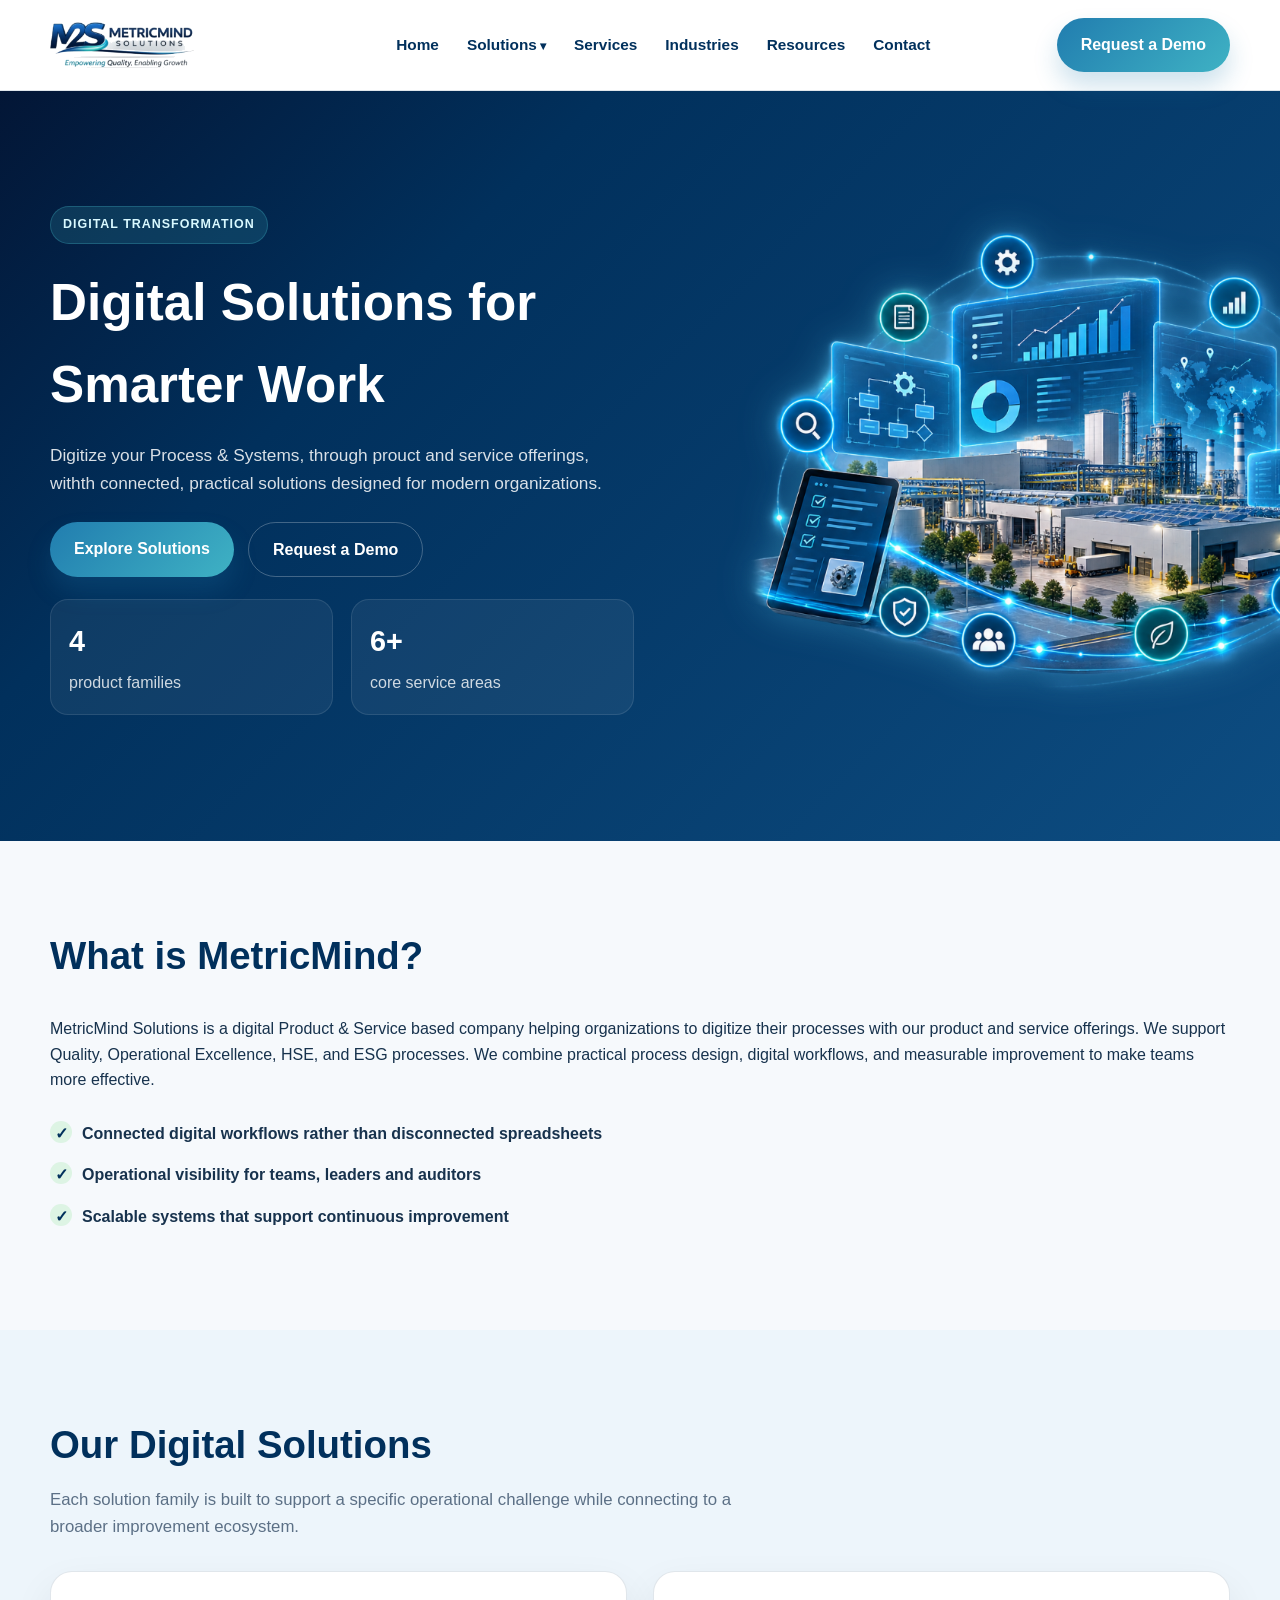
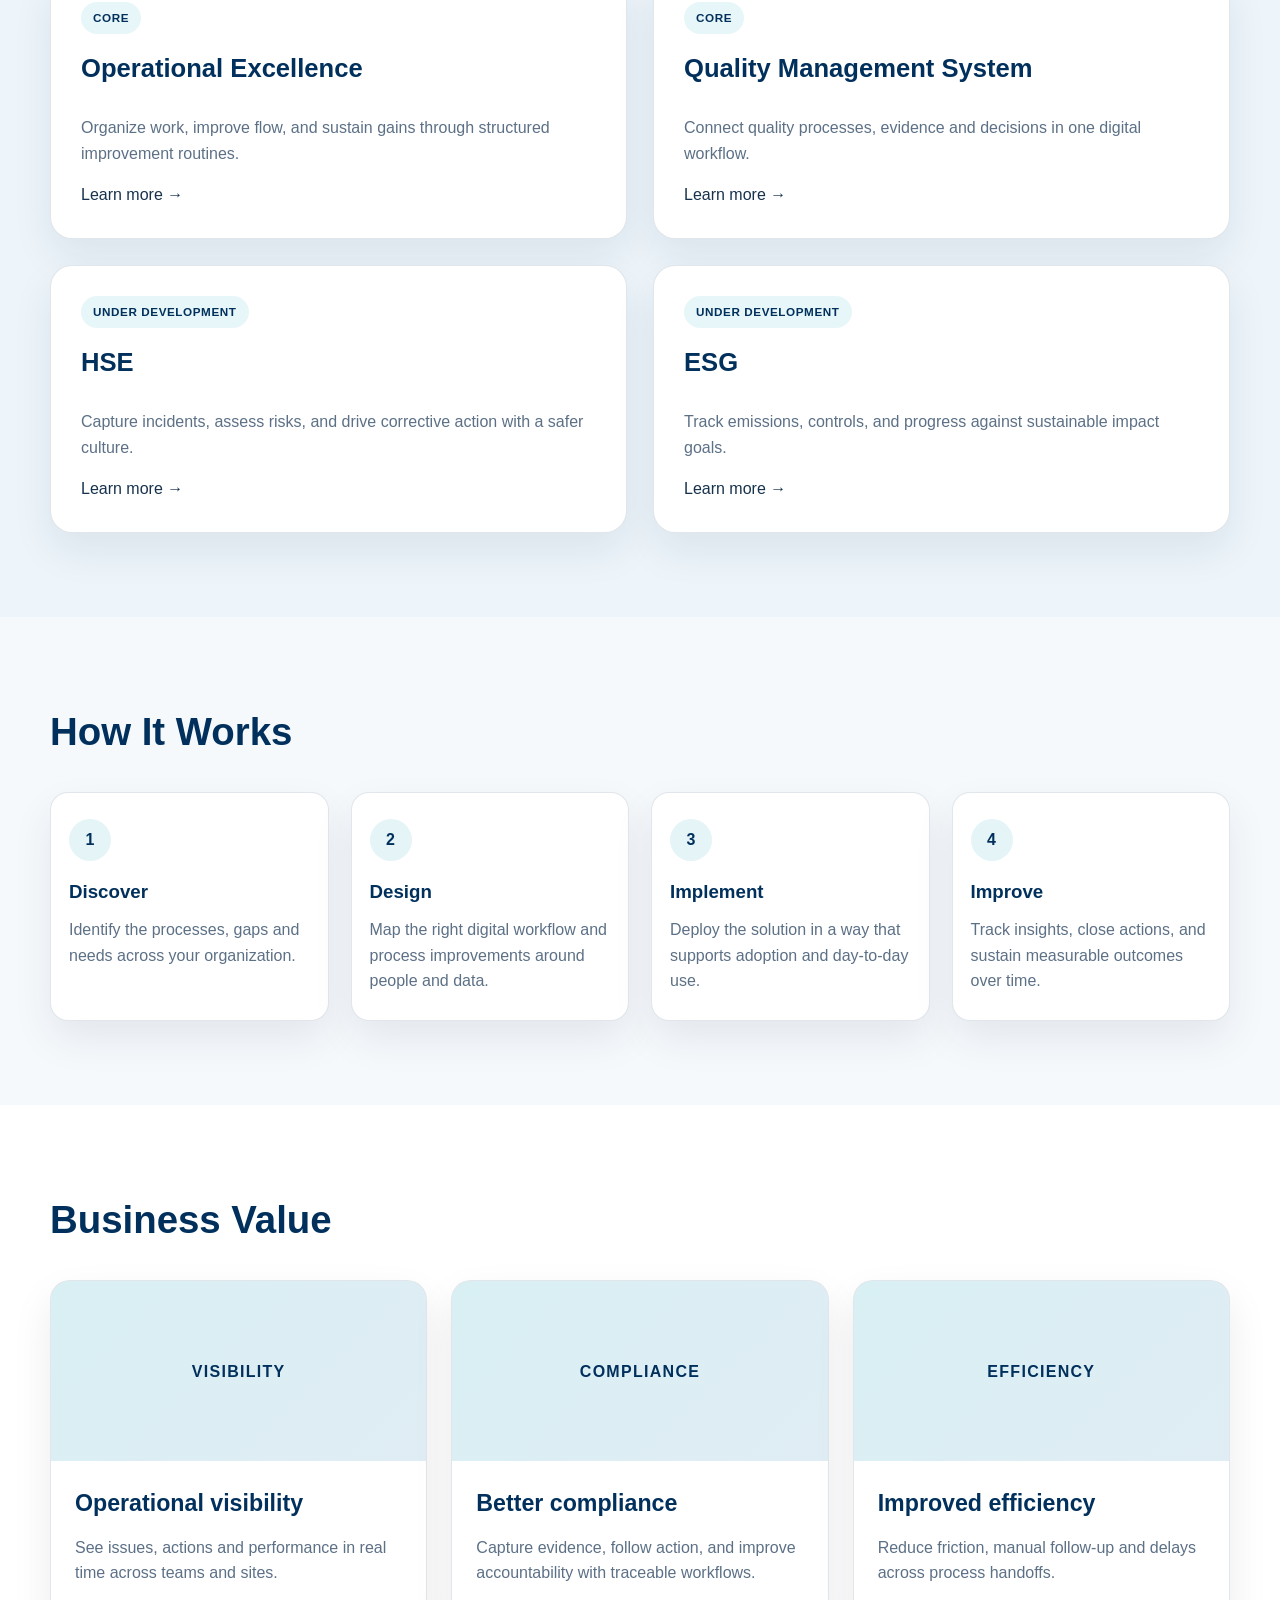
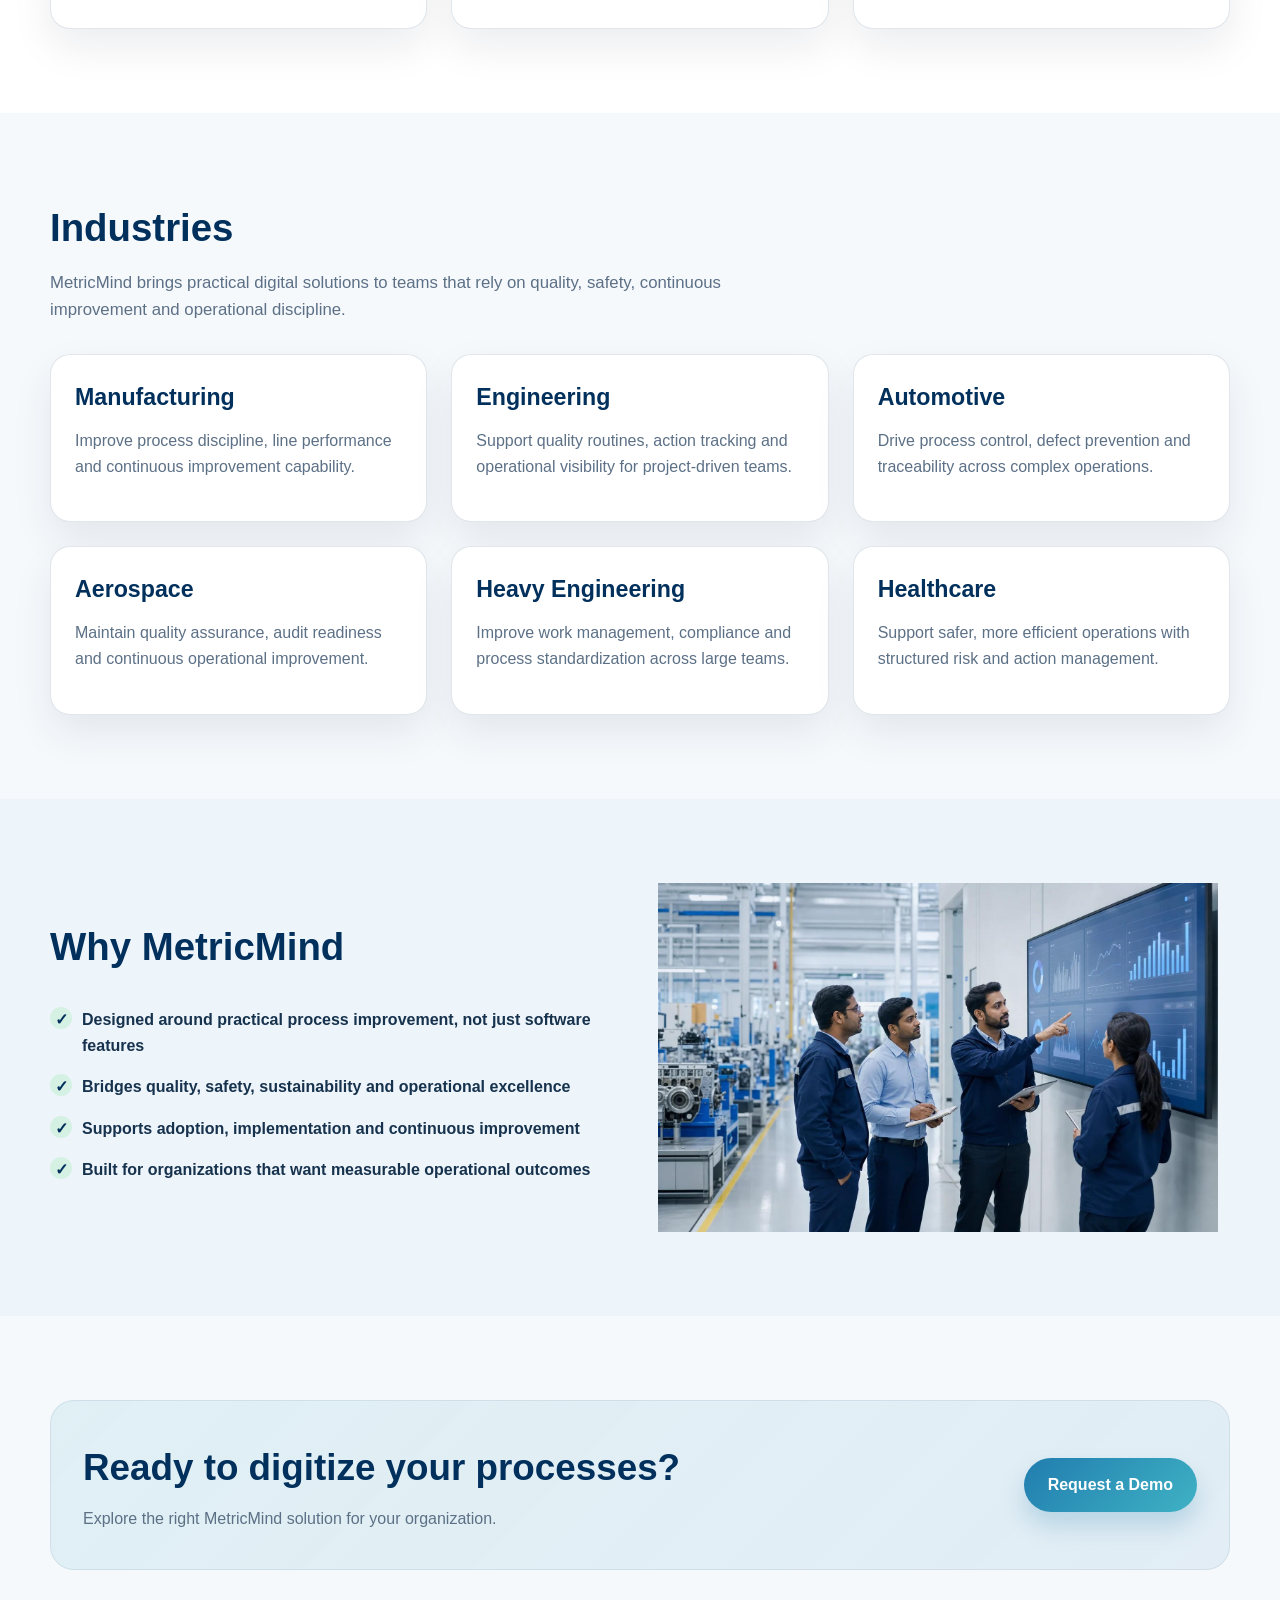
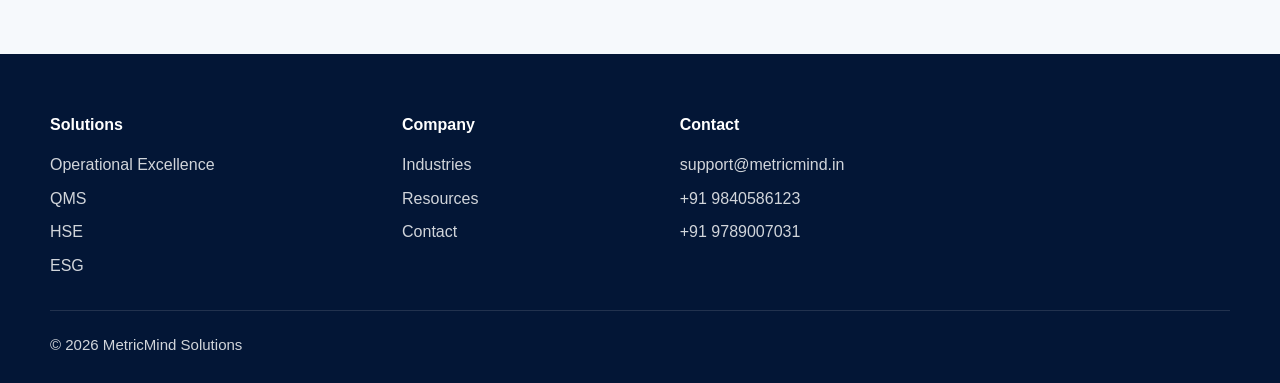
==== index.html @ 3ebdc9a0 "Initial MetricMind website" ====
<!DOCTYPE html>
<html lang="en">
  <head>
    <meta charset="UTF-8" />
    <meta name="viewport" content="width=device-width, initial-scale=1.0" />
    <title>MetricMind Solutions | Digital Solutions for Smarter Work</title>
    <meta name="description" content="MetricMind Solutions helps organizations digitize Quality, Operational Excellence, HSE and ESG processes with practical, connected digital solutions." />
    <link rel="stylesheet" href="css/style.css" />
  </head>
  <body>
    <header class="site-header">
      <div class="container topbar">
        <a href="index.html" class="logo-wrap" aria-label="MetricMind Solutions home">
          <img src="logos/long-logo.png" alt="MetricMind Solutions logo" />
        </a>

        <nav class="main-nav" aria-label="Main navigation">
          <div class="nav-item"><a href="index.html">Home</a></div>
          <div class="nav-item has-dropdown">
            <a href="solutions.html">Solutions</a>
            <div class="dropdown-menu">
              <a href="solutions/operational-excellence.html">Operational Excellence</a>
              <a href="solutions/qms.html">Quality Management System</a>
              <a href="solutions/hse.html">HSE</a>
              <a href="solutions/esg.html">ESG</a>
            </div>
          </div>
          <div class="nav-item"><a href="services.html">Services</a></div>
          <div class="nav-item"><a href="industries.html">Industries</a></div>
          <div class="nav-item"><a href="resources.html">Resources</a></div>
          <div class="nav-item"><a href="contact.html">Contact</a></div>
        </nav>

        <div class="header-actions">
          <a class="btn btn-primary" href="contact.html">Request a Demo</a>
          <button class="mobile-toggle" type="button" aria-label="Open navigation">☰</button>
        </div>
      </div>
    </header>

    <main>
      <section class="page-hero home-hero">
        <div class="container page-hero-inner">
          <div>
            <span class="eyebrow">Digital transformation</span>
            <h1>Digital Solutions for Smarter Work</h1>
            <p>Digitize your Process & Systems, through prouct and service offerings, withth connected, practical solutions designed for modern organizations.</p>
            <div style="display:flex; gap: 14px; flex-wrap: wrap;">
              <a href="solutions.html" class="btn btn-primary">Explore Solutions</a>
              <a href="contact.html" class="btn btn-secondary" style="color: #fff; border-color: rgba(255,255,255,0.25);">Request a Demo</a>
            </div>
            <div class="hero-metrics">
              <div class="metric-box">
                <strong>4</strong>
                <span>product families</span>
              </div>
              <div class="metric-box">
                <strong>6+</strong>
                <span>core service areas</span>
              </div>
            </div>
          </div>
          <div class="hero-visual">
            <img src="images/hero-industrial-right.png" alt="MetricMind connected industrial operations illustration" />
          </div>
        </div>
      </section>

      <section>
        <div class="container">
          <div class="section-header">
            <h2>What is MetricMind?</h2>
          </div>
          <div class="single-column">
            <div>
              <p>MetricMind Solutions is a digital Product & Service based company helping organizations to digitize their processes with our product and service offerings. We support Quality, Operational Excellence, HSE, and ESG processes. We combine practical process design, digital workflows, and measurable improvement to make teams more effective.</p>
              <ul class="check-list">
                <li>Connected digital workflows rather than disconnected spreadsheets</li>
                <li>Operational visibility for teams, leaders and auditors</li>
                <li>Scalable systems that support continuous improvement</li>
              </ul>
            </div>
          </div>
        </div>
      </section>

      <section style="background: #edf5fb;">
        <div class="container">
          <div class="section-header">
            <h2>Our Digital Solutions</h2>
            <p>Each solution family is built to support a specific operational challenge while connecting to a broader improvement ecosystem.</p>
          </div>

          <div class="product-grid">
            <article class="product-card">
              <div class="tag">Core</div>
              <h3>Operational Excellence</h3>
              <p>Organize work, improve flow, and sustain gains through structured improvement routines.</p>
              <a class="meta" href="solutions/operational-excellence.html">Learn more →</a>
            </article>
            <article class="product-card">
              <div class="tag">Core</div>
              <h3>Quality Management System</h3>
              <p>Connect quality processes, evidence and decisions in one digital workflow.</p>
              <a class="meta" href="solutions/qms.html">Learn more →</a>
            </article>
            <article class="product-card">
              <div class="tag">Under development</div>
              <h3>HSE</h3>
              <p>Capture incidents, assess risks, and drive corrective action with a safer culture.</p>
              <a class="meta" href="solutions/hse.html">Learn more →</a>
            </article>
            <article class="product-card">
              <div class="tag">Under development</div>
              <h3>ESG</h3>
              <p>Track emissions, controls, and progress against sustainable impact goals.</p>
              <a class="meta" href="solutions/esg.html">Learn more →</a>
            </article>
          </div>
        </div>
      </section>

      <section>
        <div class="container">
          <div class="section-header">
            <h2>How It Works</h2>
          </div>
          <div class="steps">
            <div class="step">
              <div class="step-number">1</div>
              <h3>Discover</h3>
              <p>Identify the processes, gaps and needs across your organization.</p>
            </div>
            <div class="step">
              <div class="step-number">2</div>
              <h3>Design</h3>
              <p>Map the right digital workflow and process improvements around people and data.</p>
            </div>
            <div class="step">
              <div class="step-number">3</div>
              <h3>Implement</h3>
              <p>Deploy the solution in a way that supports adoption and day-to-day use.</p>
            </div>
            <div class="step">
              <div class="step-number">4</div>
              <h3>Improve</h3>
              <p>Track insights, close actions, and sustain measurable outcomes over time.</p>
            </div>
          </div>
        </div>
      </section>

      <section style="background: #fff;">
        <div class="container">
          <div class="section-header">
            <h2>Business Value</h2>
          </div>
          <div class="card-grid">
            <article class="card">
              <div class="card-image">Visibility</div>
              <div class="card-content">
                <h3>Operational visibility</h3>
                <p>See issues, actions and performance in real time across teams and sites.</p>
              </div>
            </article>
            <article class="card">
              <div class="card-image">Compliance</div>
              <div class="card-content">
                <h3>Better compliance</h3>
                <p>Capture evidence, follow action, and improve accountability with traceable workflows.</p>
              </div>
            </article>
            <article class="card">
              <div class="card-image">Efficiency</div>
              <div class="card-content">
                <h3>Improved efficiency</h3>
                <p>Reduce friction, manual follow-up and delays across process handoffs.</p>
              </div>
            </article>
          </div>
        </div>
      </section>

      <section>
        <div class="container">
          <div class="section-header">
            <h2>Industries</h2>
            <p>MetricMind brings practical digital solutions to teams that rely on quality, safety, continuous improvement and operational discipline.</p>
          </div>
          <div class="card-grid">
            <article class="card">
              <div class="card-content">
                <h3>Manufacturing</h3>
                <p>Improve process discipline, line performance and continuous improvement capability.</p>
              </div>
            </article>
            <article class="card">
              <div class="card-content">
                <h3>Engineering</h3>
                <p>Support quality routines, action tracking and operational visibility for project-driven teams.</p>
              </div>
            </article>
            <article class="card">
              <div class="card-content">
                <h3>Automotive</h3>
                <p>Drive process control, defect prevention and traceability across complex operations.</p>
              </div>
            </article>
            <article class="card">
              <div class="card-content">
                <h3>Aerospace</h3>
                <p>Maintain quality assurance, audit readiness and continuous operational improvement.</p>
              </div>
            </article>
            <article class="card">
              <div class="card-content">
                <h3>Heavy Engineering</h3>
                <p>Improve work management, compliance and process standardization across large teams.</p>
              </div>
            </article>
            <article class="card">
              <div class="card-content">
                <h3>Healthcare</h3>
                <p>Support safer, more efficient operations with structured risk and action management.</p>
              </div>
            </article>
          </div>
        </div>
      </section>

      <section style="background: #edf5fb;">
        <div class="container two-column">
          <div>
            <div class="section-header">
              <h2>Why MetricMind</h2>
            </div>
            <ul class="check-list">
              <li>Designed around practical process improvement, not just software features</li>
              <li>Bridges quality, safety, sustainability and operational excellence</li>
              <li>Supports adoption, implementation and continuous improvement</li>
              <li>Built for organizations that want measurable operational outcomes</li>
            </ul>
            </div>
          <div class="why-metricmind-visual" >
            <img src="images/Why-metricmind.jpg" alt="Why MetricMind" />
          </div>
        </div>
                </section>

      <section>
        <div class="container">
          <div class="cta-wrap">
            <div>
              <h3>Ready to digitize your processes?</h3>
              <p>Explore the right MetricMind solution for your organization.</p>
            </div>
            <a class="btn btn-primary" href="contact.html">Request a Demo</a>
          </div>
        </div>
      </section>
    </main>

    <footer class="site-footer">
      <div class="container footer-grid">
        <div>
          <h4>Solutions</h4>
          <ul>
            <li>Operational Excellence</li>
            <li>QMS</li>
            <li>HSE</li>
            <li>ESG</li>
          </ul>
        </div>
        <div>
          <h4>Company</h4>
          <ul>
            <li>Industries</li>
            <li>Resources</li>
            <li>Contact</li>
          </ul>
        </div>
        <div>
          <h4>Contact</h4>
          <ul>
            <li>support@metricmind.in</li>
            <li>+91 9840586123</li>
            <li>+91 9789007031</li>
            </ul>
        </div>
      </div>
      <div class="container footer-bottom">© 2026 MetricMind Solutions</div>
    </footer>
    <script src="js/main.js"></script>
  </body>
</html>
---- css/style.css ----
:root {
  --navy: #01305C;
  --navy-deep: #031636;
  --blue: #217DAF;
  --teal: #3FB2C4;
  --ice: #DEE8F3;
  --green: #48D957;
  --text: #17324d;
  --muted: #5c7086;
  --white: #ffffff;
  --border: rgba(1, 48, 92, 0.12);
  --card-shadow: 0 18px 40px rgba(3, 22, 54, 0.08);
}

* { box-sizing: border-box; }
html { scroll-behavior: smooth; }
body {
  margin: 0;
  font-family: Arial, Helvetica, sans-serif;
  background: #f6f9fc;
  color: var(--text);
  line-height: 1.6;
}
img { max-width: 100%; display: block; }
a { color: inherit; text-decoration: none; }
button, input, select, textarea { font: inherit; }
.container {
  width: min(1180px, calc(100% - 32px));
  margin: 0 auto;
}

.site-header {
  position: sticky;
  top: 0;
  z-index: 20;
  background: rgba(255,255,255,0.96);
  backdrop-filter: blur(8px);
  border-bottom: 1px solid var(--border);
}
.topbar {
  display: flex;
  align-items: center;
  justify-content: space-between;
  gap: 20px;
  padding: 18px 0;
}
.logo-wrap {
  display: inline-flex;
  align-items: center;
  min-width: 220px;
}
.logo-wrap img {
  max-height: 46px;
  width: auto;
}
.main-nav {
  display: flex;
  align-items: center;
  gap: 28px;
  flex: 1;
  justify-content: center;
}
.nav-item {
  position: relative;
  color: var(--navy);
  font-weight: 600;
  font-size: 0.96rem;
}
.nav-item.has-dropdown > a::after {
  content: " ▾";
  font-size: 0.72rem;
}
.dropdown-menu {
  position: absolute;
  top: calc(100% + 12px);
  left: 0;
  min-width: 230px;
  background: var(--white);
  border: 1px solid var(--border);
  border-radius: 12px;
  box-shadow: var(--card-shadow);
  padding: 12px 0;
  opacity: 0;
  visibility: hidden;
  transform: translateY(6px);
  transition: 0.2s ease;
}
.nav-item.has-dropdown:hover .dropdown-menu,
.nav-item.has-dropdown:focus-within .dropdown-menu
{
  opacity: 1;
  visibility: visible;
  transform: translateY(0);
}
.dropdown-menu a {
  display: block;
  padding: 10px 18px;
  color: var(--text);
}
.dropdown-menu a:hover { background: #f3f8fb; }
.header-actions { display: flex; align-items: center; }
.btn,
button,
input[type="submit"] {
  border: none;
  border-radius: 999px;
  padding: 14px 24px;
  font-weight: 700;
  cursor: pointer;
  transition: transform 0.2s ease, box-shadow 0.2s ease;
}
.btn:hover, button:hover, input[type="submit"]:hover { transform: translateY(-1px); }
.btn-primary {
  background: linear-gradient(135deg, var(--blue), var(--teal));
  color: var(--white);
  box-shadow: 0 14px 24px rgba(33, 125, 175, 0.22);
}
.btn-secondary {
  background: transparent;
  color: var(--navy);
  border: 1px solid rgba(1,48,92,0.15);
}
.mobile-toggle {
  display: none;
  background: transparent;
  color: var(--navy);
  font-size: 1.8rem;
  padding: 6px 10px;
}

.page-hero {
  background: linear-gradient(135deg, var(--navy-deep) 0%, var(--navy) 30%, #0d4d82 100%);
  color: var(--white);
  padding: 70px 0 80px;
}
.page-hero-inner {
  display: grid;
  grid-template-columns: 1.2fr 0.8fr;
  gap: 40px;
  align-items: center;
}
.page-hero h1 { font-size: clamp(2.4rem, 4vw, 4rem); margin: 0 0 16px; }
.page-hero p { margin: 0 0 24px; color: rgba(255,255,255,0.85); max-width: 640px; font-size: 1.08rem; }
.eyebrow {
  display: inline-block;
  background: rgba(63,178,196,0.18);
  color: #d9f9ff;
  border: 1px solid rgba(63,178,196,0.3);
  padding: 8px 12px;
  border-radius: 999px;
  font-size: 0.78rem;
  font-weight: 700;
  letter-spacing: 0.08em;
  text-transform: uppercase;
  margin-bottom: 18px;
}
.hero-visual {
  display: flex;
  align-items: center;
  justify-content: center;
  min-height: 420px;
  background: transparent;
  border: none;
  box-shadow: none;
  overflow: visible;
  margin-left: 20px;
}
.hero-visual img {
  display: block;
  width: 100%;
  max-width: 920px;
  height: auto;
  object-fit: contain;
  filter: drop-shadow(0 0 18px rgba(95, 221, 255, 0.3));
}
.home-hero .page-hero-inner {
  grid-template-columns: 1fr 1fr;
  gap: 12px;
}
.home-hero .hero-visual {
  min-height: 600px;
  margin-left: -20px;
}
.home-hero .hero-visual img {
  width: 145%;
  max-width: none;
}

.hero-metrics {
  display: grid;
  grid-template-columns: repeat(2, minmax(120px, 1fr));
  gap: 18px;
  margin-top: 22px;
}
.metric-box {
  background: rgba(255,255,255,0.06);
  border: 1px solid rgba(255,255,255,0.1);
  border-radius: 18px;
  padding: 18px;
}
.metric-box strong { display: block; font-size: 1.8rem; margin-bottom: 6px; }
.metric-box span { color: rgba(255,255,255,0.8); }

section { padding: 84px 0; }
.section-header {
  margin-bottom: 30px;
}
.section-header h2 {
  font-size: clamp(2rem, 3vw, 2.8rem);
  color: var(--navy);
  margin: 0 0 12px;
}
.section-header p {
  margin: 0;
  color: var(--muted);
  max-width: 720px;
  font-size: 1.05rem;
}

.card-grid {
  display: grid;
  grid-template-columns: repeat(3, minmax(0, 1fr));
  gap: 24px;
}
.card {
  background: var(--white);
  border: 1px solid var(--border);
  border-radius: 20px;
  box-shadow: var(--card-shadow);
  overflow: hidden;
}
.card-image {
  height: 180px;
  background: linear-gradient(135deg, rgba(63,178,196,0.2), rgba(33,125,175,0.14));
  display: flex;
  justify-content: center;
  align-items: center;
  color: var(--navy);
  font-weight: 800;
  letter-spacing: 0.08em;
  text-transform: uppercase;
}
.card-content { padding: 24px; }
.card h3 { margin: 0 0 12px; color: var(--navy); font-size: 1.45rem; }
.card p { margin: 0 0 18px; color: var(--muted); }
.card .meta { color: var(--blue); font-weight: 700; }

.two-column {
  display: grid;
  grid-template-columns: 1fr 1fr;
  gap: 36px;
  align-items: center;
}
.illustration-box {
  background: linear-gradient(135deg, rgba(63,178,196,0.12), rgba(33,125,175,0.08));
  border-radius: 22px;
  min-height: 310px;
  display: flex;
  align-items: center;
  justify-content: center;
  padding: 30px;
  border: 1px solid rgba(1,48,92,0.08);
}
.check-list {
  list-style: none;
  padding: 0;
  margin: 28px 0 0;
}
.check-list li {
  position: relative;
  margin-bottom: 16px;
  padding-left: 32px;
  color: var(--text);
  font-weight: 600;
}
.check-list li::before {
  content: "✓";
  position: absolute;
  left: 0;
  top: 0;
  width: 22px;
  height: 22px;
  border-radius: 50%;
  background: rgba(72,217,87,0.14);
  color: var(--navy);
  display: grid;
  place-items: center;
  font-weight: 800;
}

.steps {
  display: grid;
  grid-template-columns: repeat(4, minmax(0, 1fr));
  gap: 22px;
}
.step {
  background: var(--white);
  border: 1px solid var(--border);
  border-radius: 18px;
  padding: 26px 18px;
  box-shadow: var(--card-shadow);
}
.step-number {
  width: 42px;
  height: 42px;
  border-radius: 50%;
  display: grid;
  place-items: center;
  background: rgba(63,178,196,0.14);
  color: var(--navy);
  font-weight: 800;
  margin-bottom: 16px;
}
.step h3 { margin: 0 0 10px; color: var(--navy); }
.step p { margin: 0; color: var(--muted); }

.product-grid {
  display: grid;
  grid-template-columns: repeat(2, minmax(0, 1fr));
  gap: 26px;
}
.product-card {
  background: var(--white);
  border: 1px solid var(--border);
  border-radius: 22px;
  padding: 30px;
  box-shadow: var(--card-shadow);
}
.product-card h3 {
  color: var(--navy);
  font-size: clamp(1.5rem, 2vw, 2rem);
  margin-top: 0;
}
.product-card p { color: var(--muted); }
.tag {
  display: inline-block;
  background: rgba(63,178,196,0.12);
  color: var(--navy);
  border-radius: 999px;
  padding: 7px 12px;
  font-size: 0.73rem;
  font-weight: 700;
  letter-spacing: 0.05em;
  text-transform: uppercase;
  margin-bottom: 14px;
}

.module-list {
  display: grid;
  grid-template-columns: repeat(2, minmax(0, 1fr));
  gap: 16px;
  list-style: none; padding: 0; margin: 0;
}
.module-list li {
  border: 1px solid var(--border);
  border-radius: 12px;
  padding: 14px 16px;
  background: #f7fbff;
  color: var(--text);
  font-weight: 600;
}

.workflow {
  display: flex;
  flex-wrap: wrap;
  gap: 12px;
  margin-top: 24px;
}
.workflow span {
  background: var(--navy);
  color: var(--white);
  padding: 10px 16px;
  border-radius: 999px;
  font-weight: 700;
}
.workflow .arrow { background: transparent; color: var(--teal); padding: 0; }

.cta-wrap {
  background: linear-gradient(135deg, rgba(63,178,196,0.12), rgba(33,125,175,0.09));
  border: 1px solid rgba(1,48,92,0.08);
  border-radius: 24px;
  padding: 38px 32px;
  display: flex;
  align-items: center;
  justify-content: space-between;
  gap: 20px;
}
.cta-wrap h3 {
  margin: 0 0 8px;
  color: var(--navy);
  font-size: clamp(1.6rem, 3vw, 2.3rem);
}
.cta-wrap p { margin: 0; color: var(--muted); }

.site-footer {
  background: var(--navy-deep);
  color: rgba(255,255,255,0.82);
  padding: 58px 0 26px;
}
.footer-grid {
  display: grid;
  grid-template-columns: 1.3fr 1fr 1fr 1.1fr;
  gap: 30px;
  margin-bottom: 24px;
}
.footer-logo img {
  max-height: 42px;
  margin-bottom: 16px;
}
.footer-grid h4 {
  color: var(--white);
  margin: 0 0 14px;
  font-size: 1rem;
}
.footer-grid ul {
  list-style: none;
  padding: 0;
  margin: 0;
}
.footer-grid li { margin-bottom: 8px; }
.footer-bottom {
  padding-top: 22px;
  border-top: 1px solid rgba(255,255,255,0.12);
  font-size: 0.94rem;
}

.form-card {
  background: var(--white);
  border: 1px solid var(--border);
  border-radius: 22px;
  padding: 32px;
  box-shadow: var(--card-shadow);
}
.form-grid {
  display: grid;
  grid-template-columns: repeat(2, minmax(0, 1fr));
  gap: 18px;
}
label {
  display: block;
  font-size: 0.88rem;
  color: var(--navy);
  font-weight: 700;
  margin-bottom: 8px;
}
input, select, textarea {
  width: 100%;
  border: 1px solid rgba(1,48,92,0.16);
  border-radius: 12px;
  background: #f9fbfc;
  color: var(--text);
  padding: 12px 14px;
}
textarea { min-height: 150px; resize: vertical; }
.full { grid-column: 1 / -1; }
.form-actions { margin-top: 18px; }

.notice {
  margin-top: 16px;
  padding: 10px 14px;
  border-radius: 10px;
  background: rgba(72,217,87,0.12);
  color: var(--navy);
  font-weight: 700;
  display: none;
}
.notice.visible { display: block; }

@media (max-width: 980px) {
  .main-nav {
    position: absolute;
    left: 20px;
    right: 20px;
    top: 82px;
    background: rgba(255,255,255,0.98);
    border: 1px solid var(--border);
    border-radius: 18px;
    box-shadow: var(--card-shadow);
    padding: 20px;
    display: none;
    flex-direction: column;
    align-items: flex-start;
    gap: 18px;
  }
  .main-nav.open { display: flex; }
  .mobile-toggle { display: block; }
  .header-actions { margin-left: auto; }
  .page-hero-inner, .two-column, .footer-grid, .card-grid, .steps, .product-grid, .form-grid {
    grid-template-columns: 1fr;
  }
  .home-hero .hero-visual {
    min-height: 320px;
    margin-left: 0;
  }
  .home-hero .hero-visual img {
    width: 100%;
    max-width: 700px;
  }
  .cta-wrap { flex-direction: column; align-items: flex-start; }
}

@media (max-width: 640px) {
  .topbar { gap: 10px; }
  .logo-wrap { min-width: 0; }
  .header-actions .btn { padding: 12px 16px; }
  .section-header h2 { font-size: 2rem; }
}
.why-metricmind-visual {
  transform: translateX(-0px);
  width: 560px;
  max-width: 100%;
}
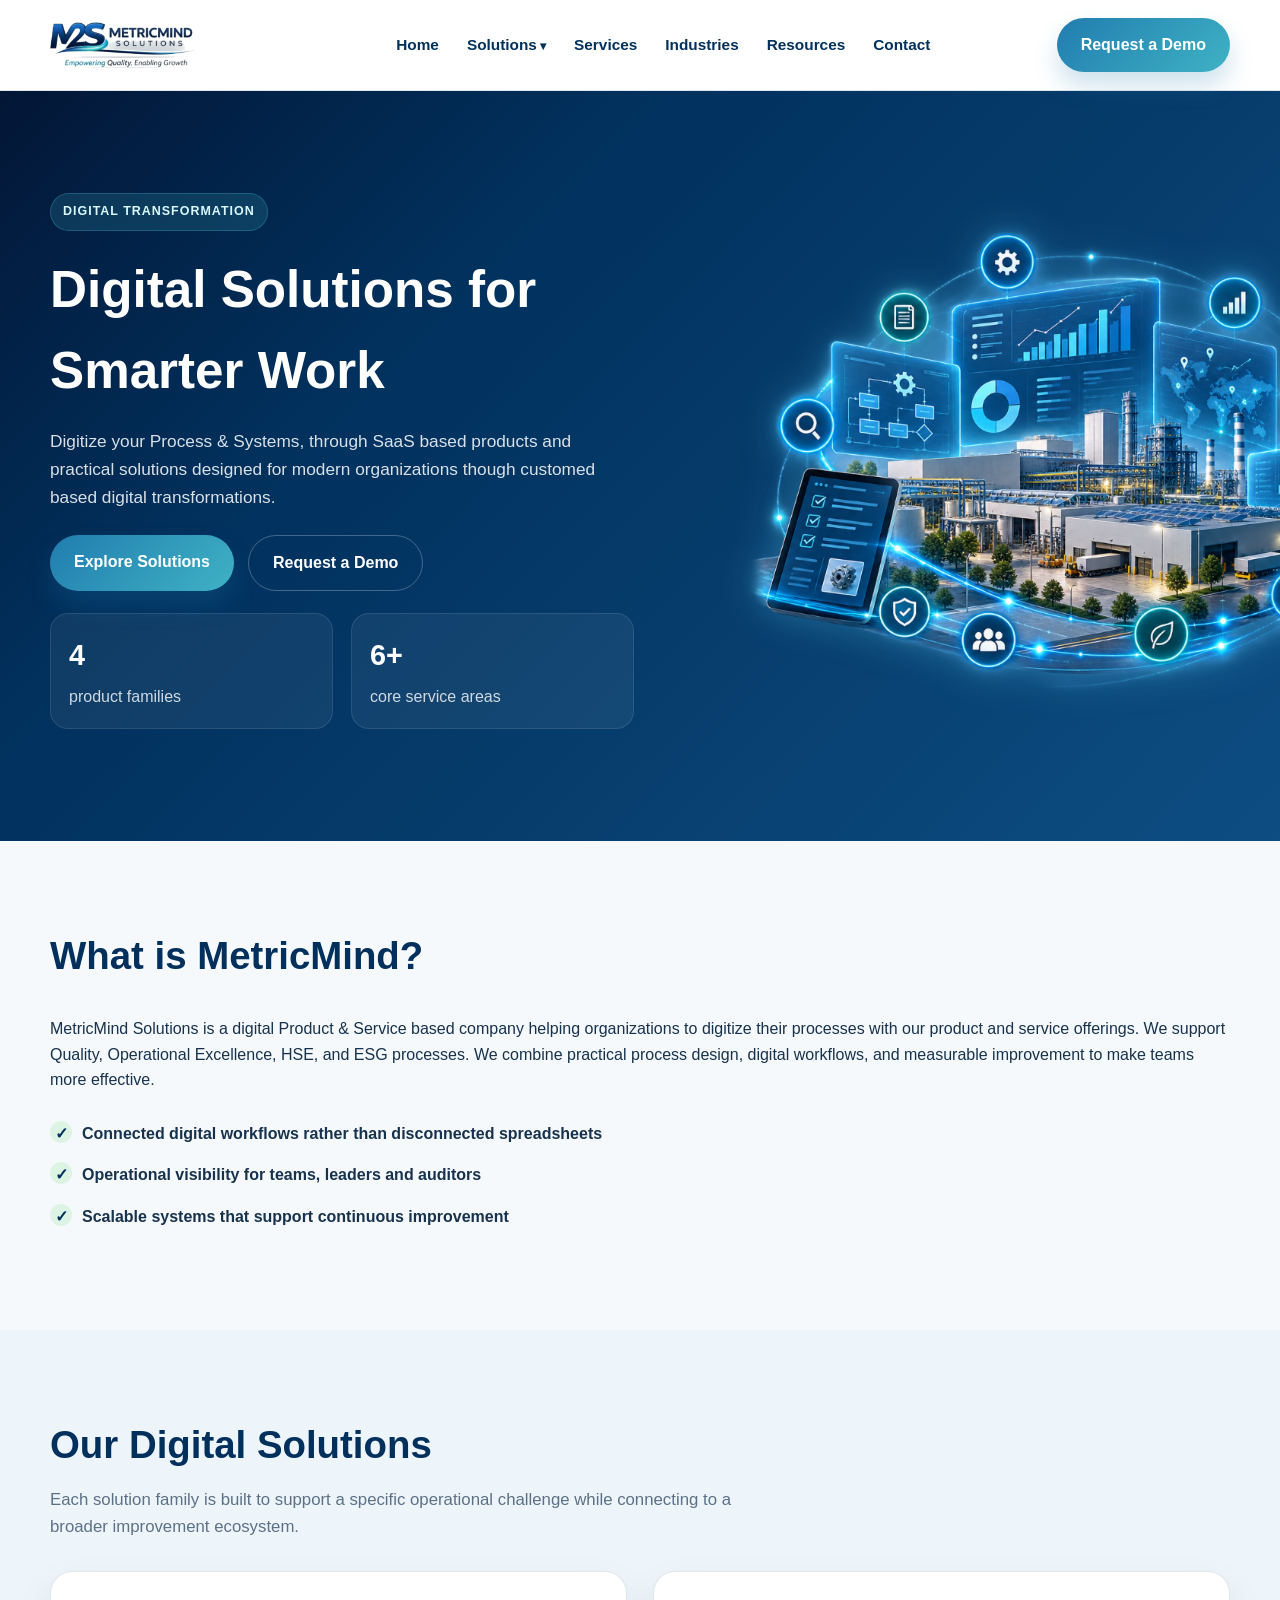
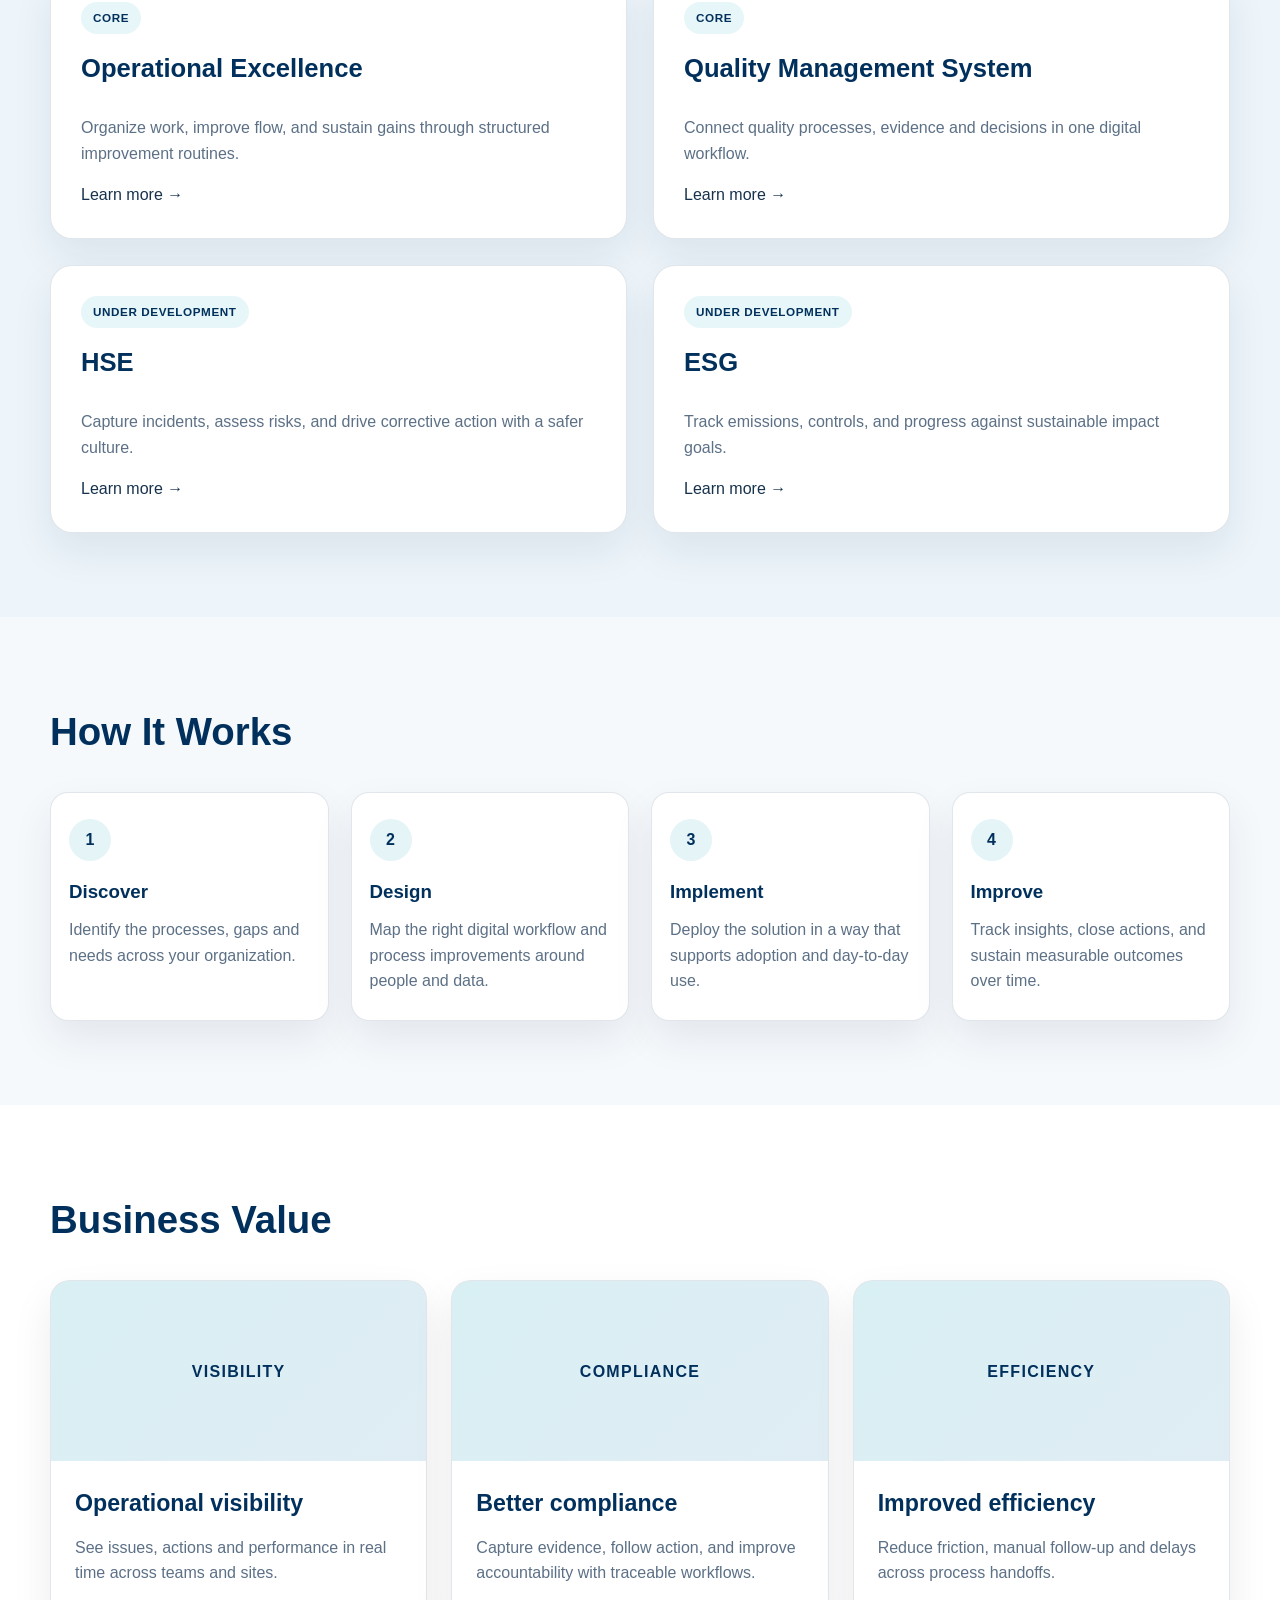
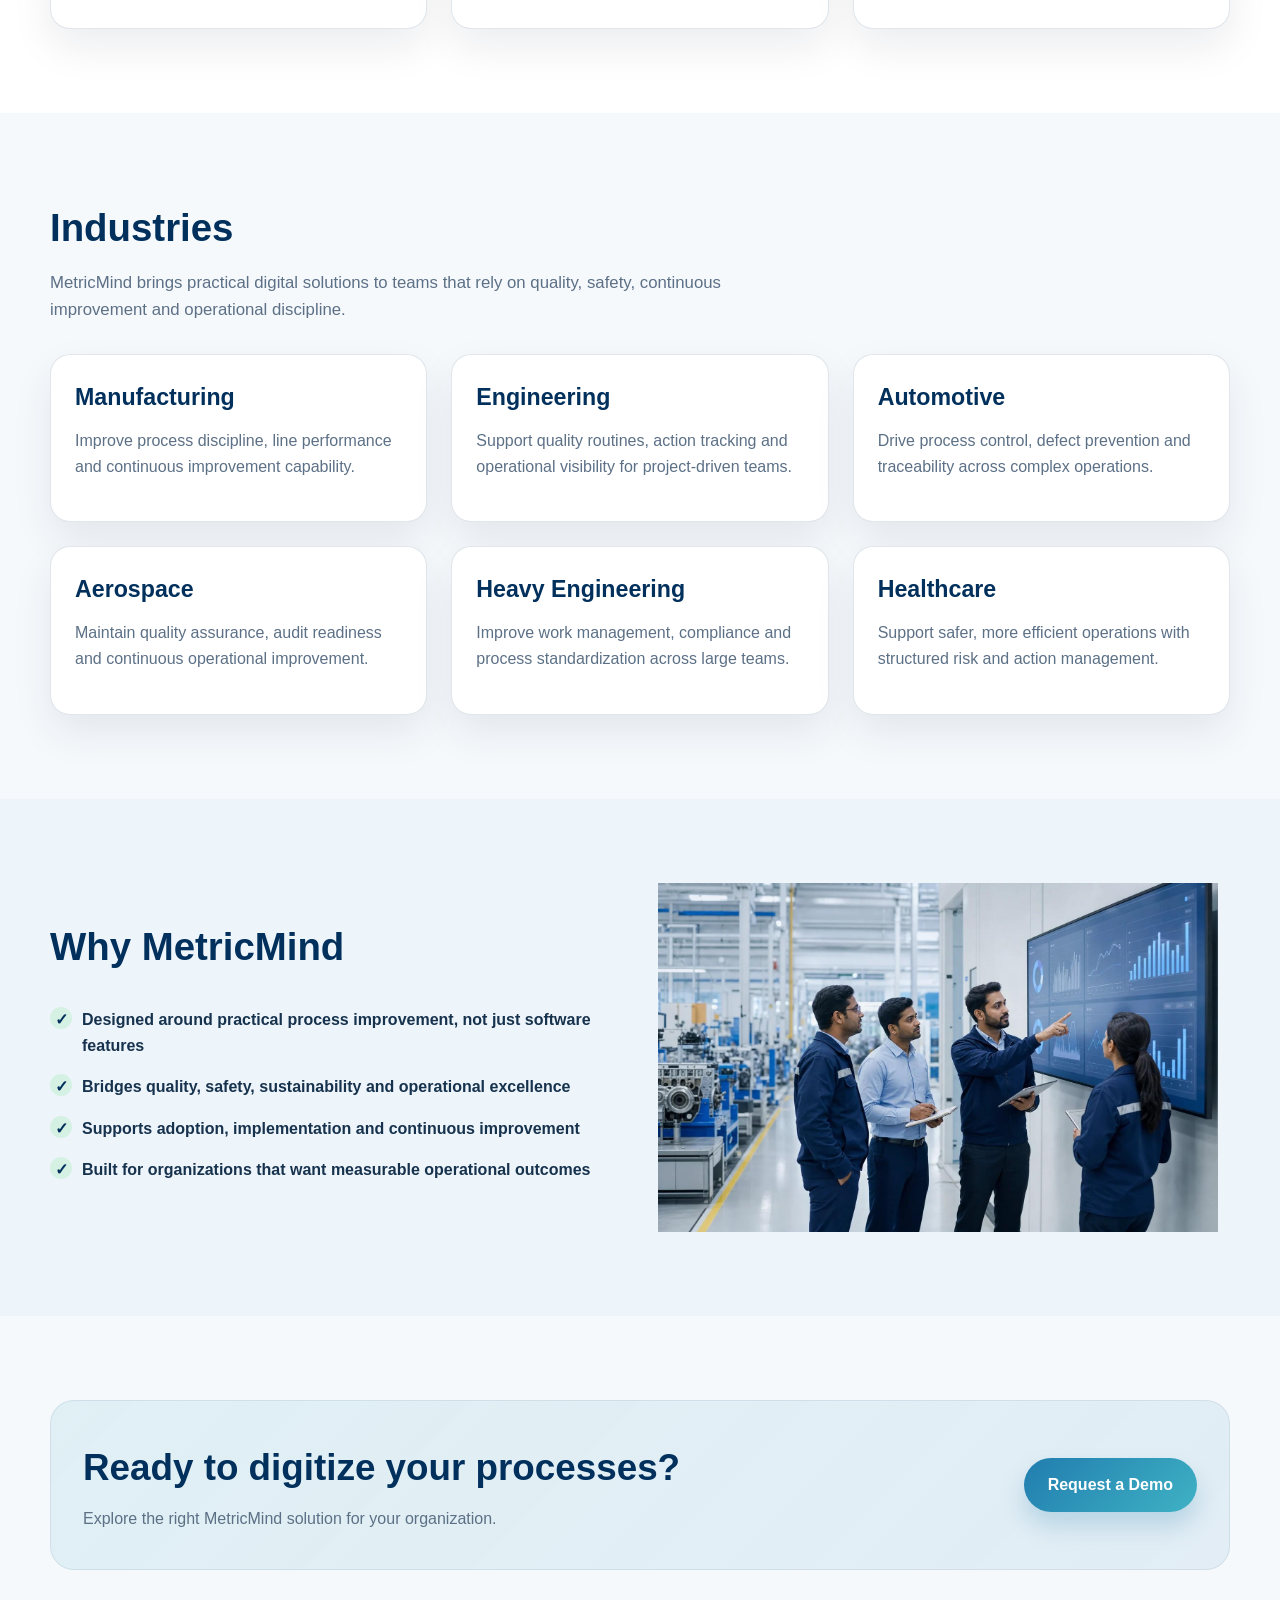
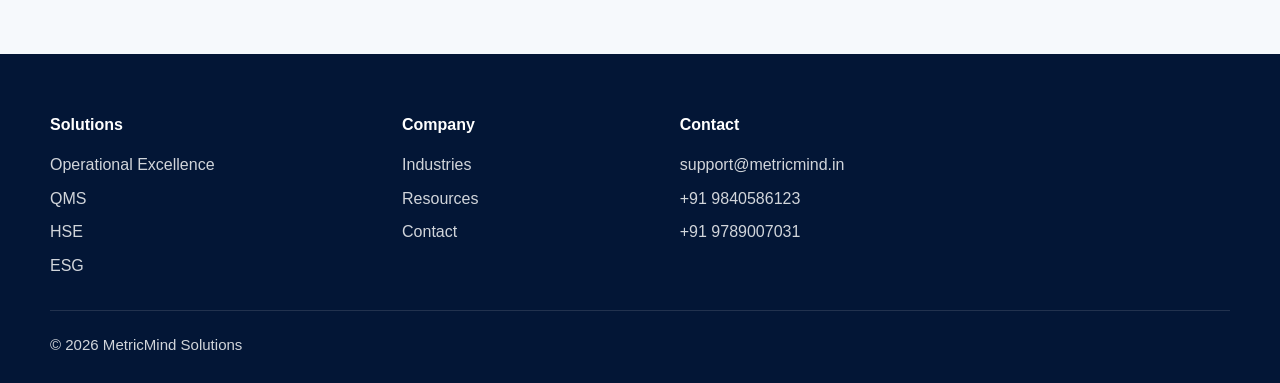
==== commit ffbdc1a7: "Update website" ====
--- a/index.html
+++ b/index.html
@@ -44,7 +44,7 @@
           <div>
             <span class="eyebrow">Digital transformation</span>
             <h1>Digital Solutions for Smarter Work</h1>
-            <p>Digitize your Process & Systems, through prouct and service offerings, withth connected, practical solutions designed for modern organizations.</p>
+            <p>Digitize your Process & Systems, through SaaS based products and practical solutions designed for modern organizations though customed based digital transformations.</p>
             <div style="display:flex; gap: 14px; flex-wrap: wrap;">
               <a href="solutions.html" class="btn btn-primary">Explore Solutions</a>
               <a href="contact.html" class="btn btn-secondary" style="color: #fff; border-color: rgba(255,255,255,0.25);">Request a Demo</a>
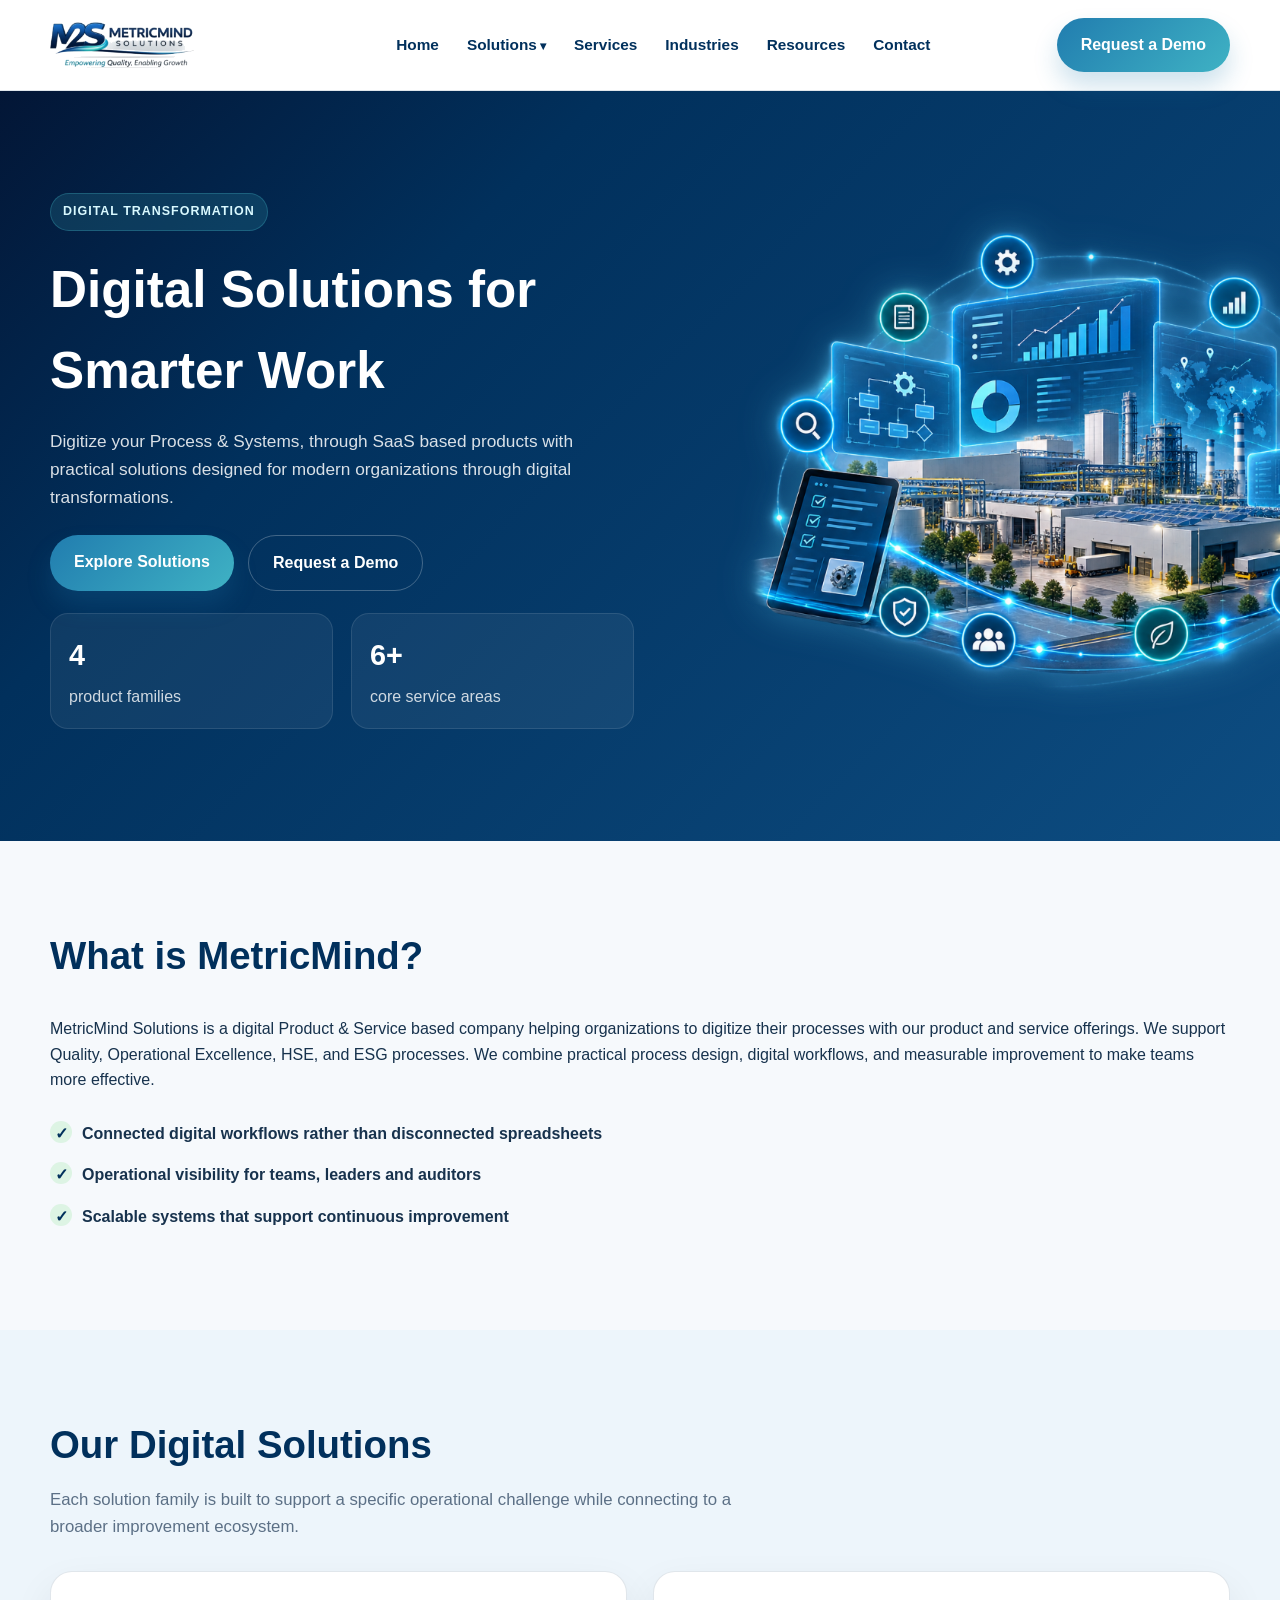
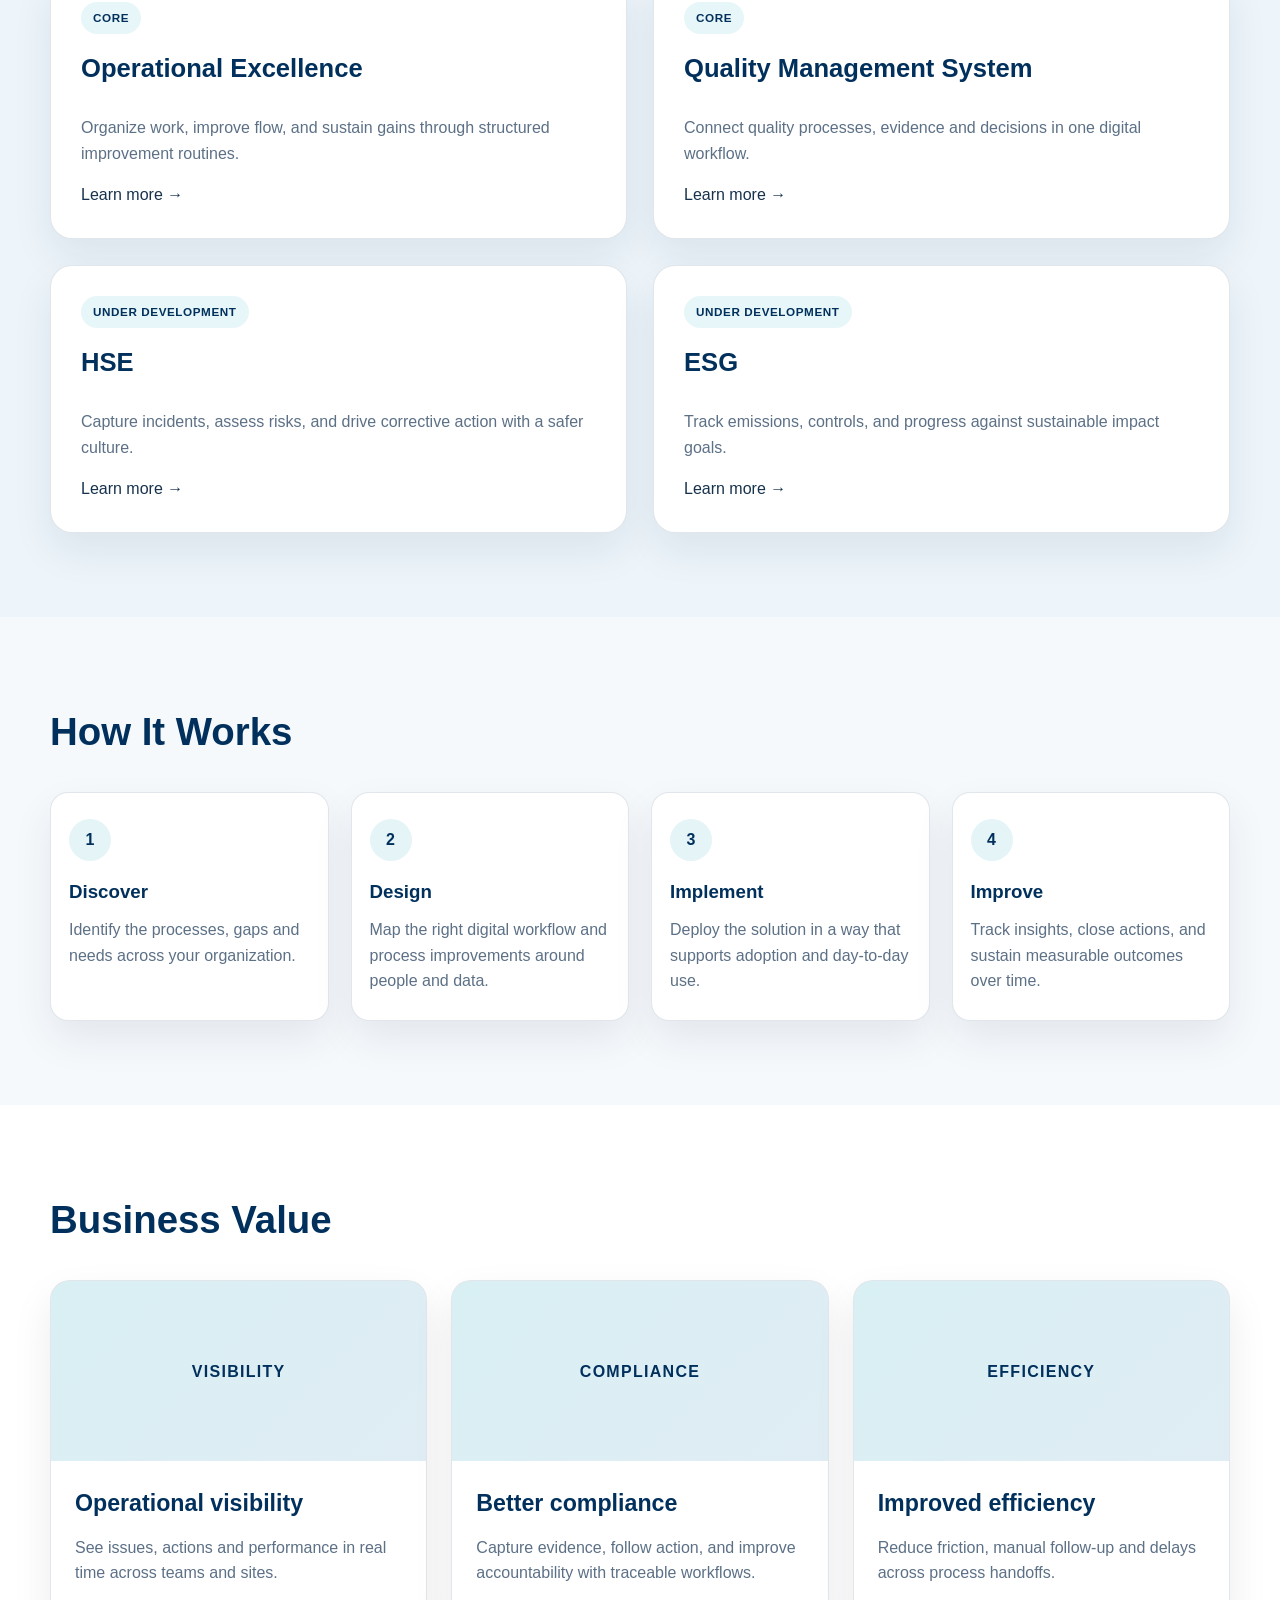
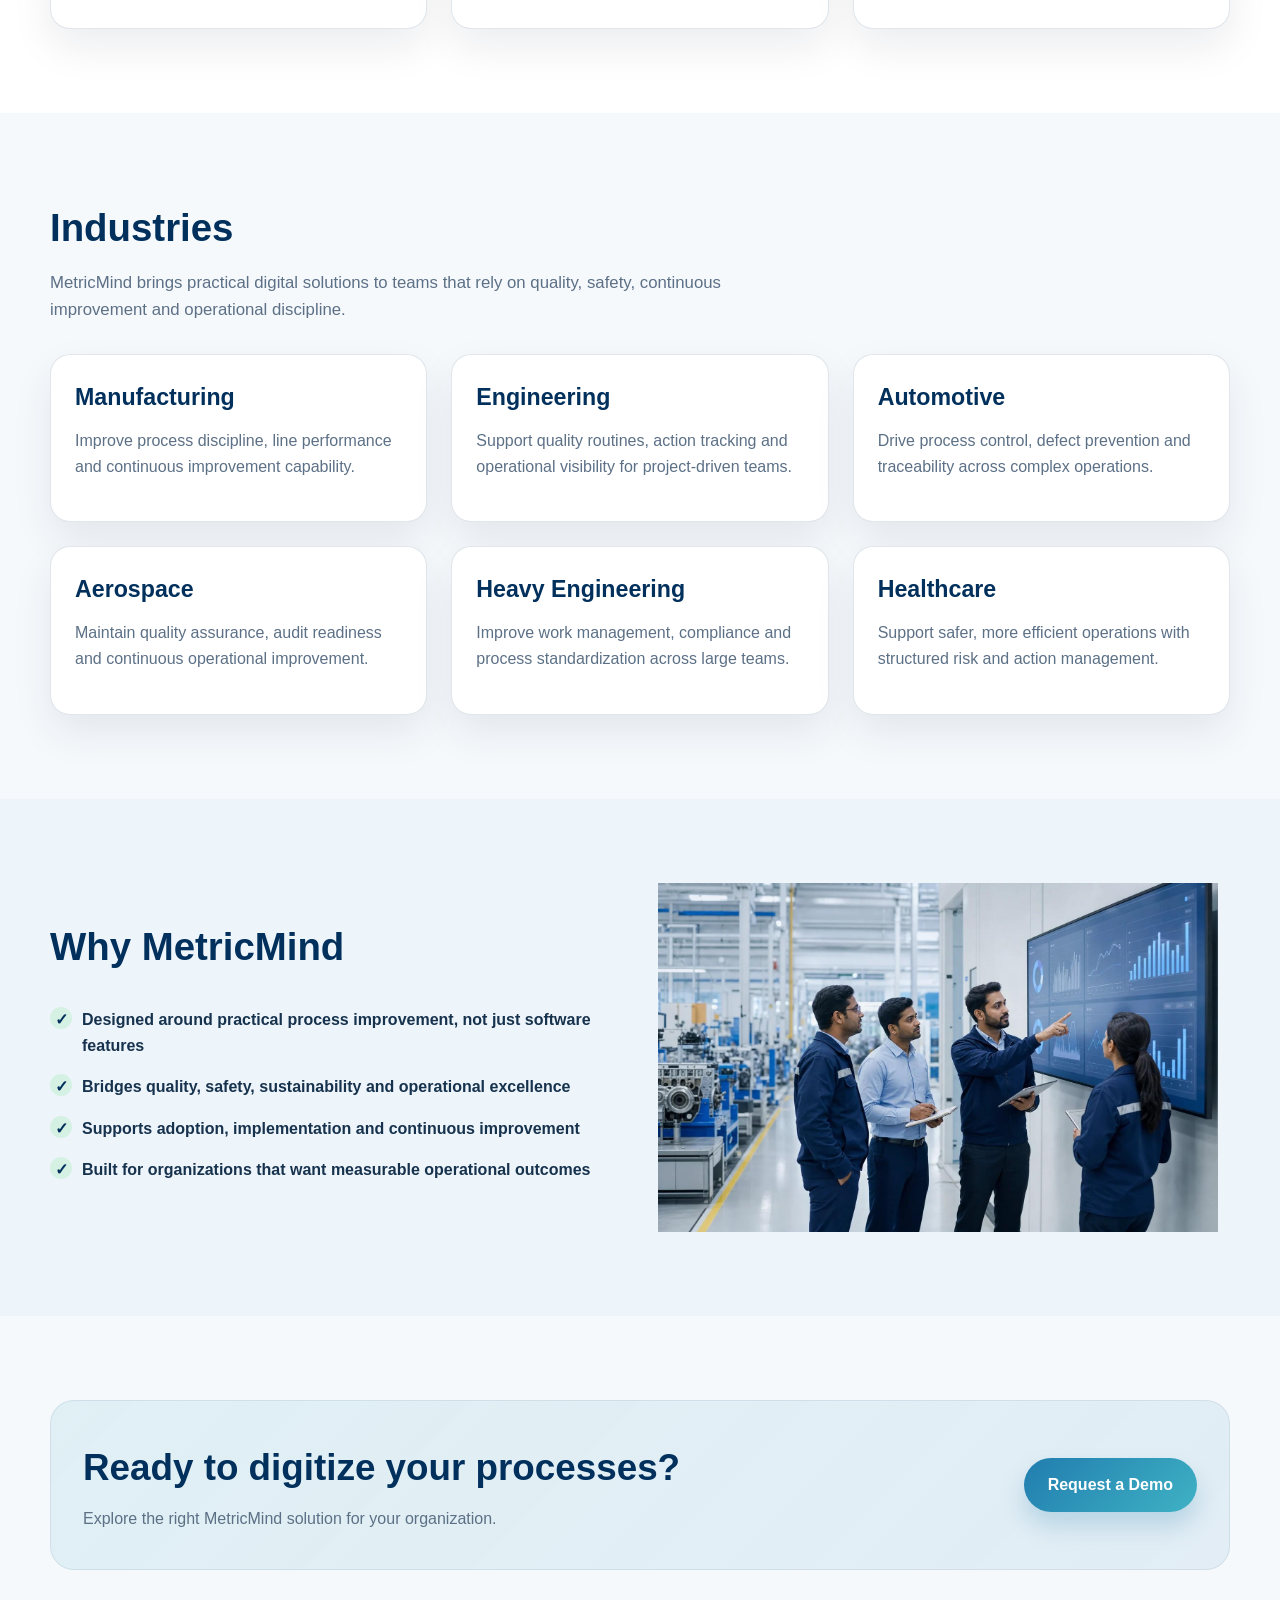
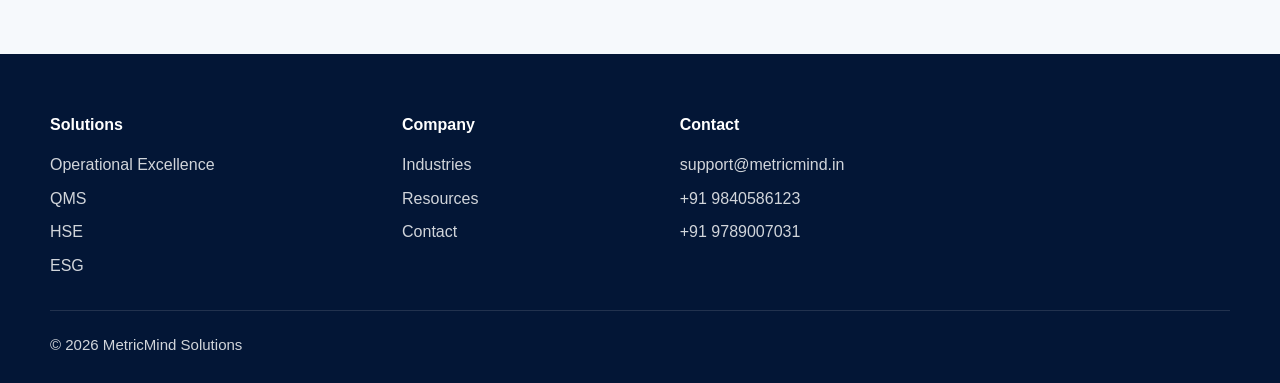
==== commit be6f0b7a: "Update website" ====
--- a/index.html
+++ b/index.html
@@ -44,7 +44,7 @@
           <div>
             <span class="eyebrow">Digital transformation</span>
             <h1>Digital Solutions for Smarter Work</h1>
-            <p>Digitize your Process & Systems, through SaaS based products and practical solutions designed for modern organizations though customed based digital transformations.</p>
+            <p>Digitize your Process & Systems, through SaaS based products with practical solutions designed for modern organizations through digital transformations.</p>
             <div style="display:flex; gap: 14px; flex-wrap: wrap;">
               <a href="solutions.html" class="btn btn-primary">Explore Solutions</a>
               <a href="contact.html" class="btn btn-secondary" style="color: #fff; border-color: rgba(255,255,255,0.25);">Request a Demo</a>
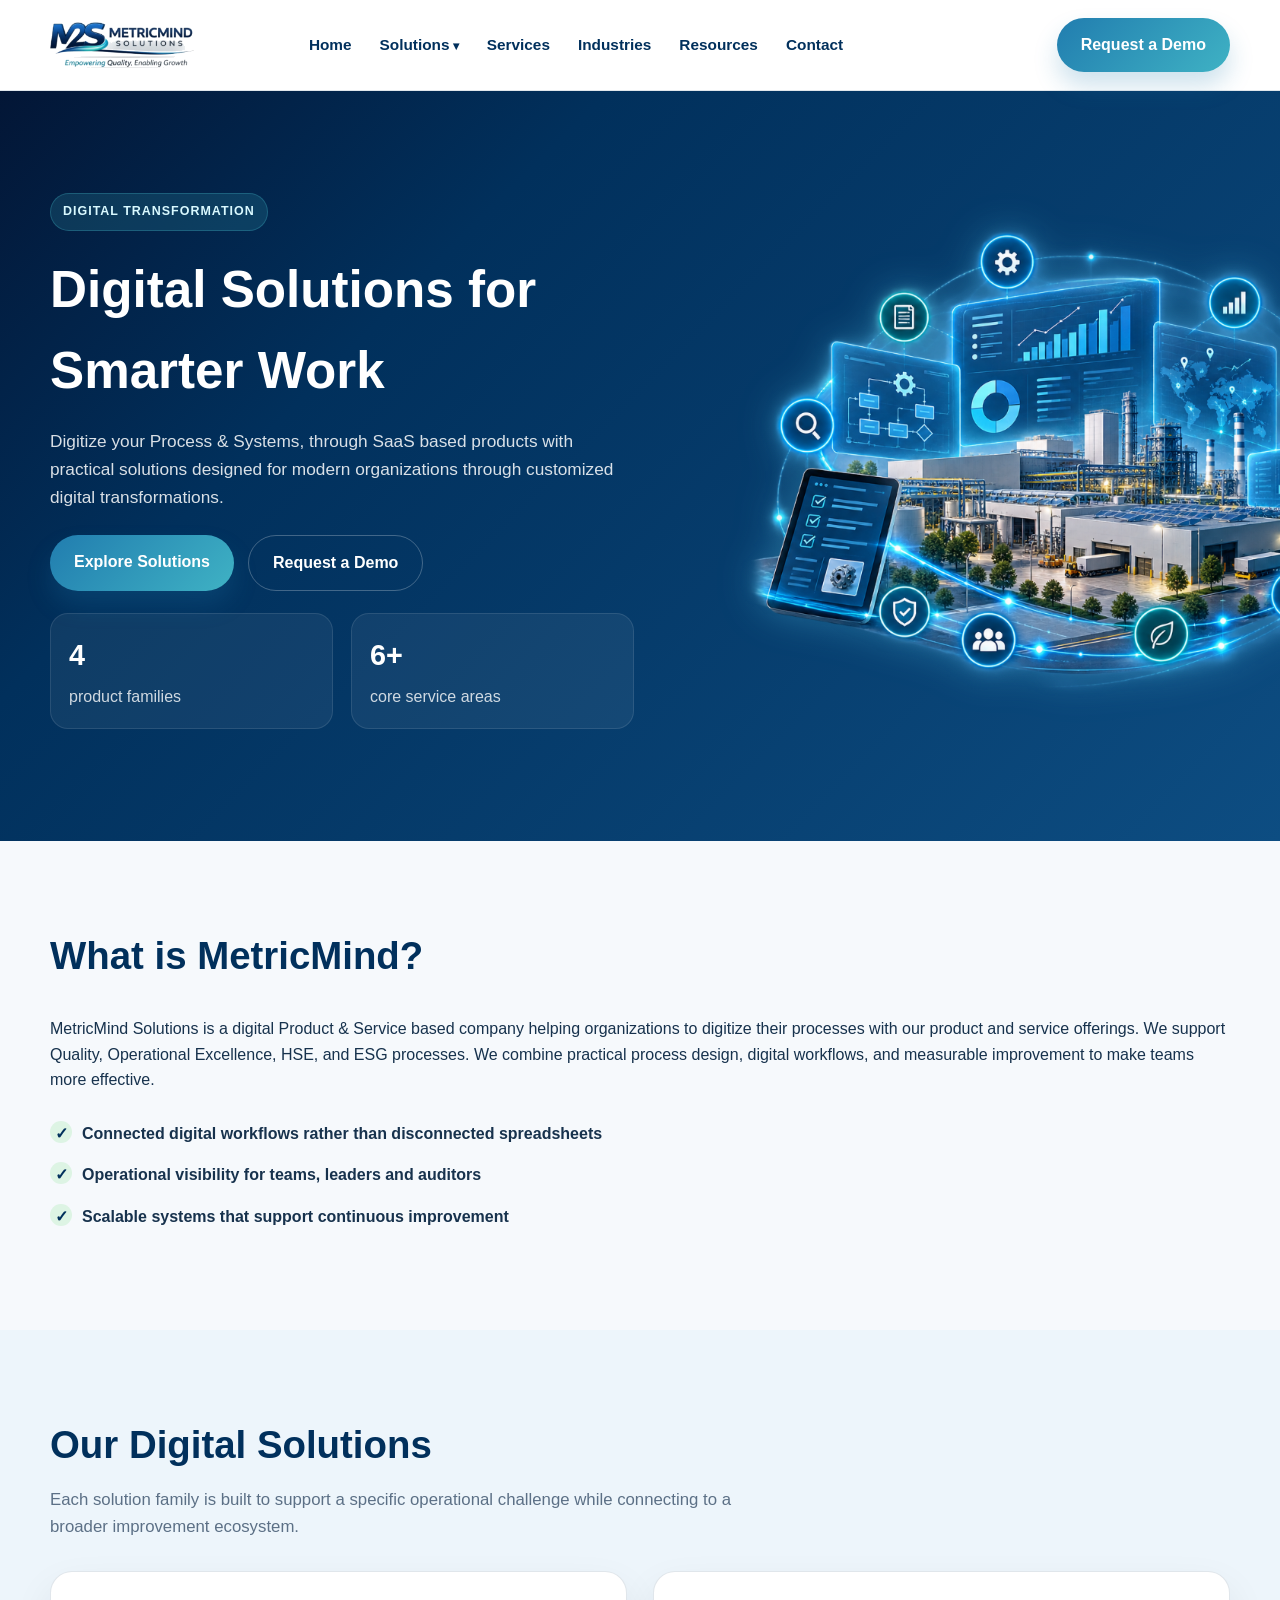
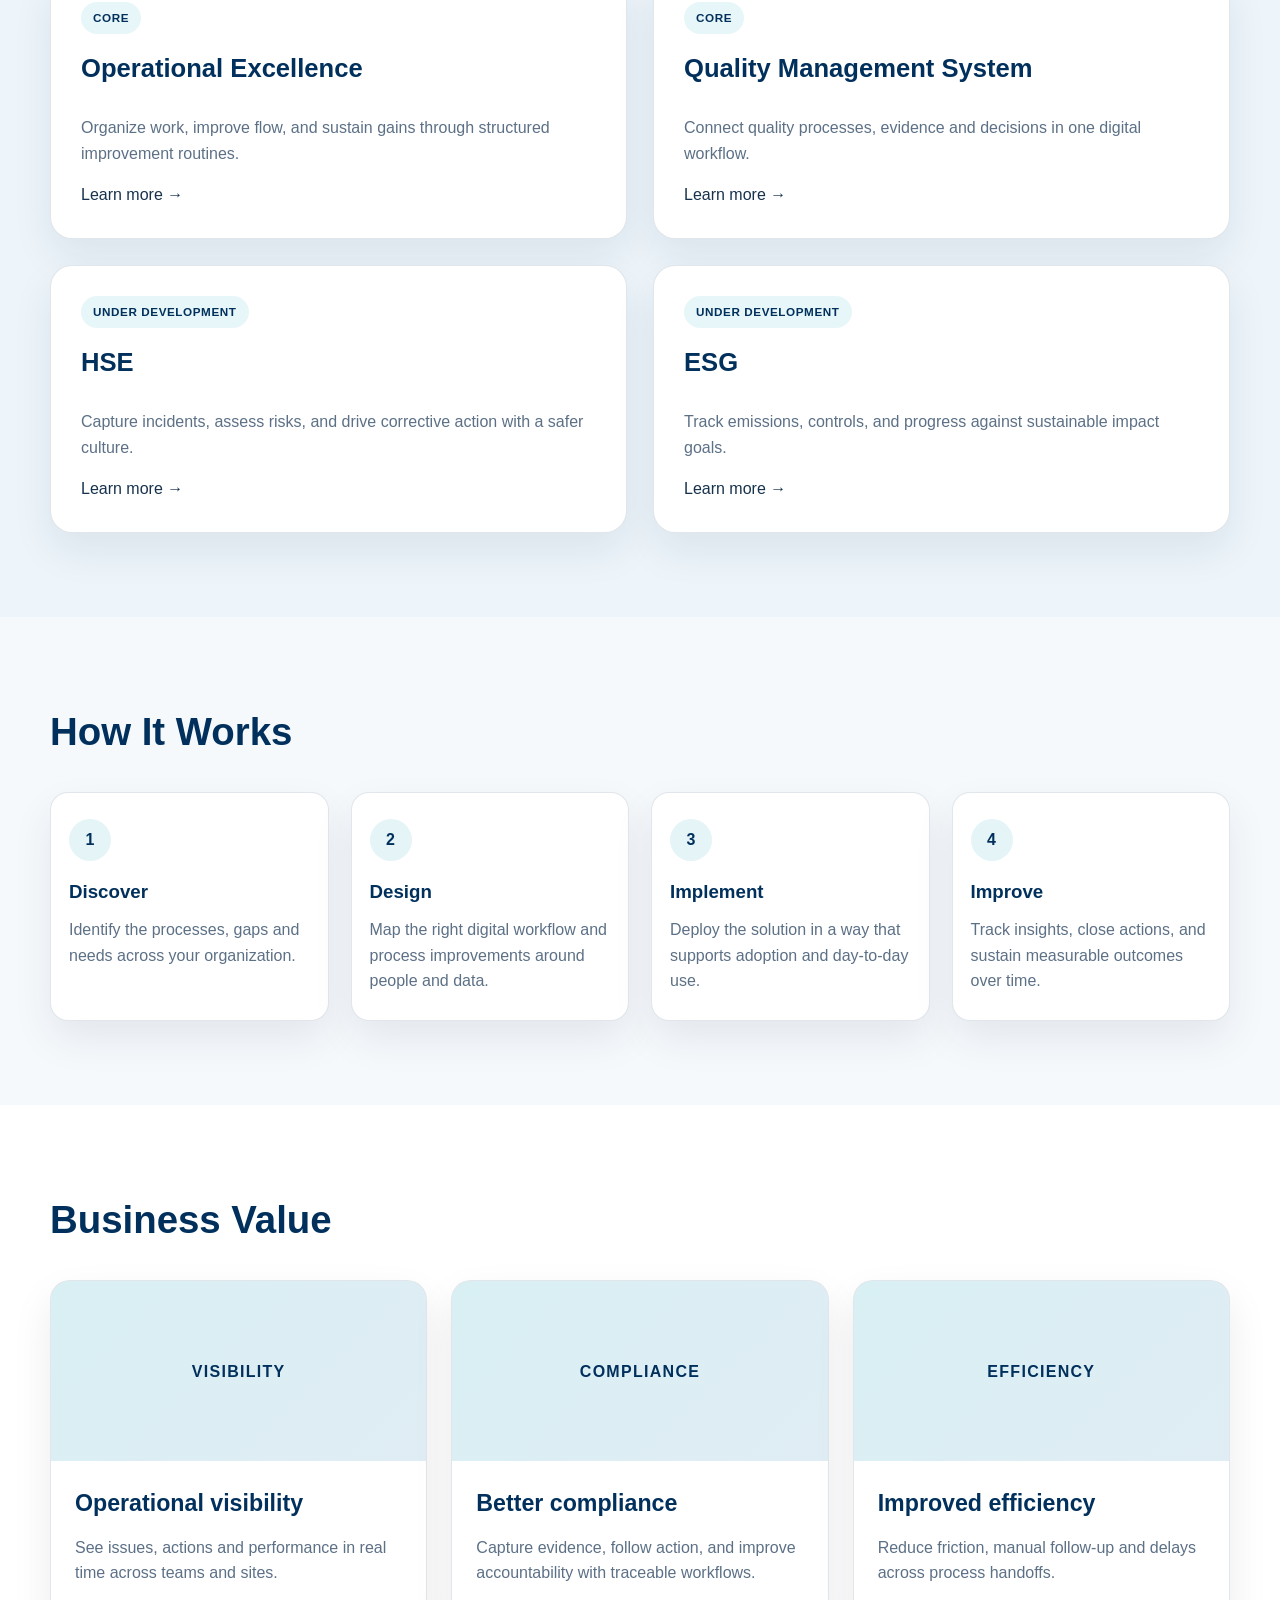
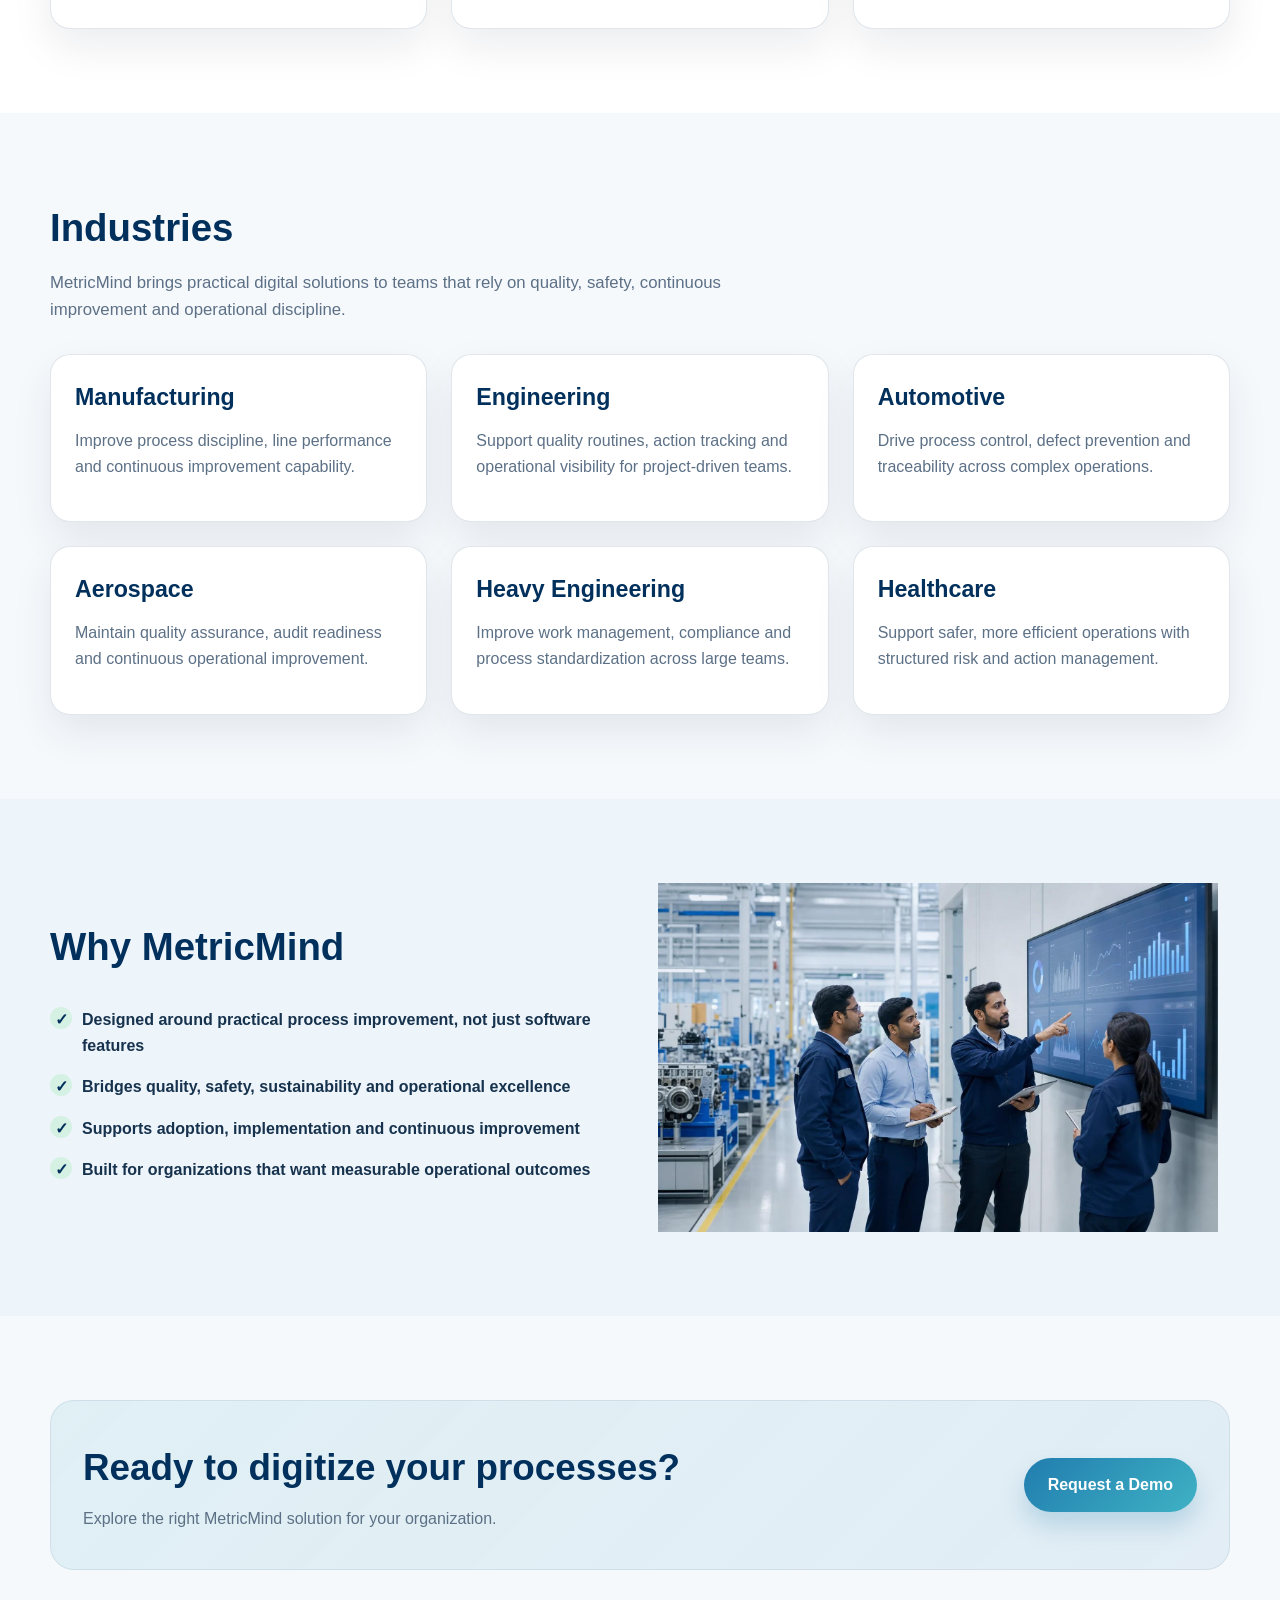
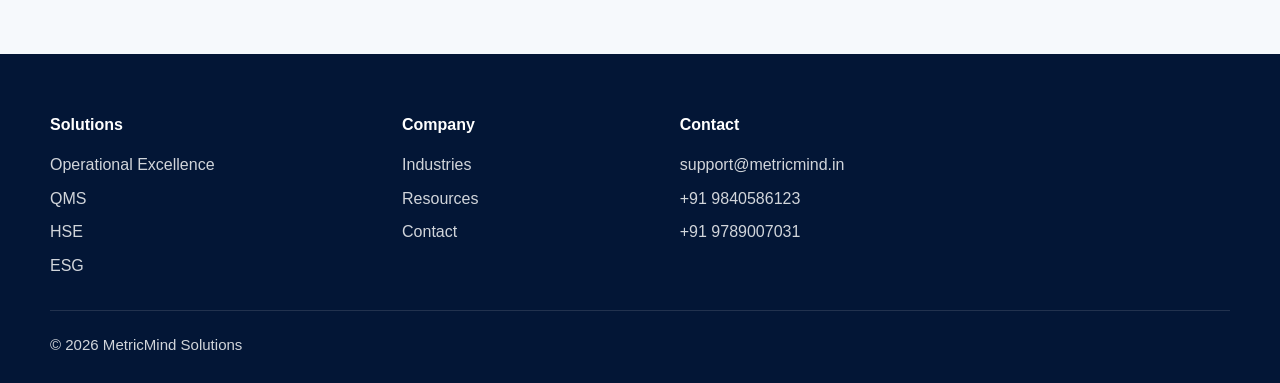
==== commit 5af407fe: "Update Why MetricMind image" ====
--- a/index.html
+++ b/index.html
@@ -32,6 +32,7 @@
         </nav>
 
         <div class="header-actions">
+          <a class="btn btn-download" href="downloads/product-portfolio.pdf" download="MetricMind-Product-Portfolio.pdf">Product Portfolio</a>
           <a class="btn btn-primary" href="contact.html">Request a Demo</a>
           <button class="mobile-toggle" type="button" aria-label="Open navigation">☰</button>
         </div>
@@ -44,7 +45,7 @@
           <div>
             <span class="eyebrow">Digital transformation</span>
             <h1>Digital Solutions for Smarter Work</h1>
-            <p>Digitize your Process & Systems, through SaaS based products with practical solutions designed for modern organizations through digital transformations.</p>
+            <p>Digitize your Process & Systems, through SaaS based products with practical solutions designed for modern organizations through customized digital transformations.</p>
             <div style="display:flex; gap: 14px; flex-wrap: wrap;">
               <a href="solutions.html" class="btn btn-primary">Explore Solutions</a>
               <a href="contact.html" class="btn btn-secondary" style="color: #fff; border-color: rgba(255,255,255,0.25);">Request a Demo</a>
--- a/css/style.css
+++ b/css/style.css
@@ -98,7 +98,7 @@
   color: var(--text);
 }
 .dropdown-menu a:hover { background: #f3f8fb; }
-.header-actions { display: flex; align-items: center; }
+.header-actions { display: flex; align-items: center; gap: 10px; }
 .btn,
 button,
 input[type="submit"] {
@@ -119,6 +119,13 @@
   background: transparent;
   color: var(--navy);
   border: 1px solid rgba(1,48,92,0.15);
+}
+.btn-download {
+  background: transparent;
+  color: var(--white);
+  border: 1px solid rgba(255,255,255,0.45);
+  padding: 12px 16px;
+  white-space: nowrap;
 }
 .mobile-toggle {
   display: none;
@@ -485,6 +492,10 @@
   .main-nav.open { display: flex; }
   .mobile-toggle { display: block; }
   .header-actions { margin-left: auto; }
+  .btn-download {
+    color: var(--navy);
+    border-color: rgba(1,48,92,0.2);
+  }
   .page-hero-inner, .two-column, .footer-grid, .card-grid, .steps, .product-grid, .form-grid {
     grid-template-columns: 1fr;
   }
@@ -502,7 +513,10 @@
 @media (max-width: 640px) {
   .topbar { gap: 10px; }
   .logo-wrap { min-width: 0; }
-  .header-actions .btn { padding: 12px 16px; }
+  .logo-wrap img { max-width: 120px; }
+  .header-actions { gap: 6px; }
+  .header-actions .btn { padding: 9px 10px; font-size: 0.78rem; }
+  .mobile-toggle { padding: 6px; }
   .section-header h2 { font-size: 2rem; }
 }
 .why-metricmind-visual {
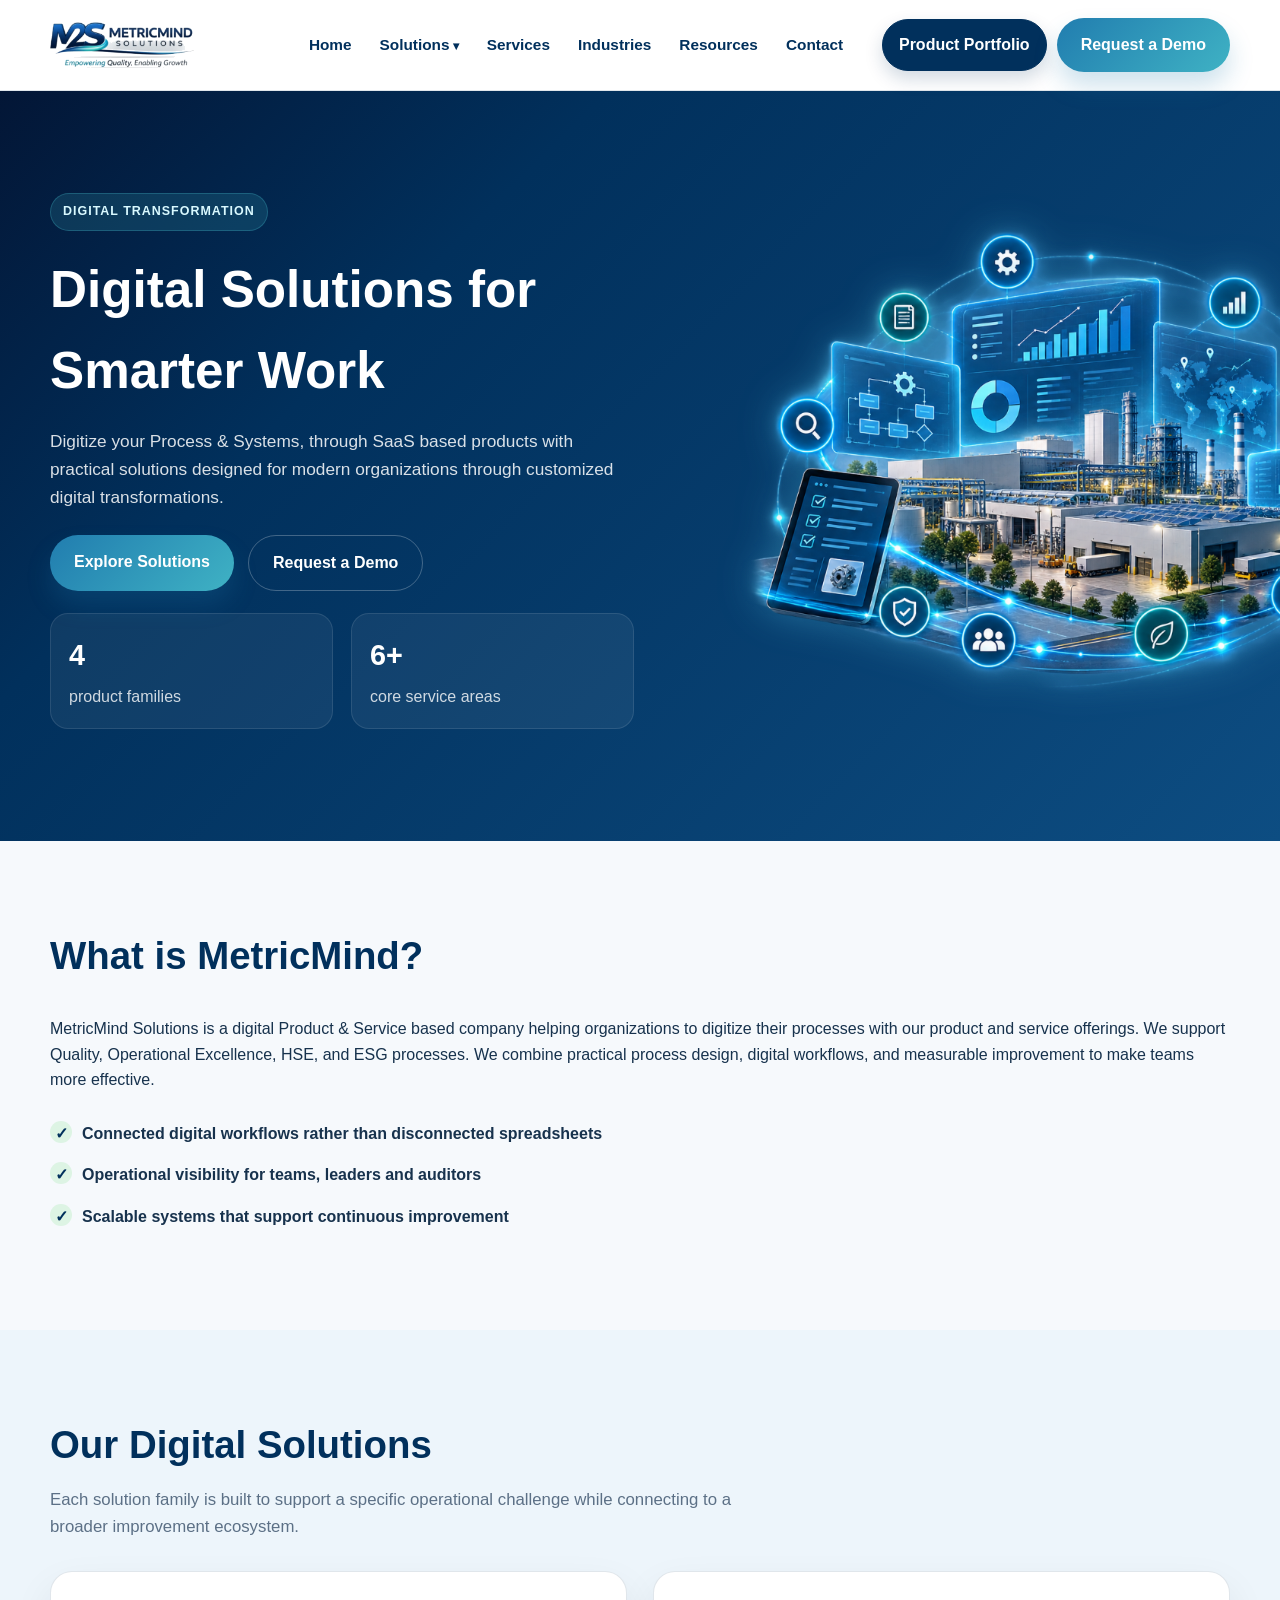
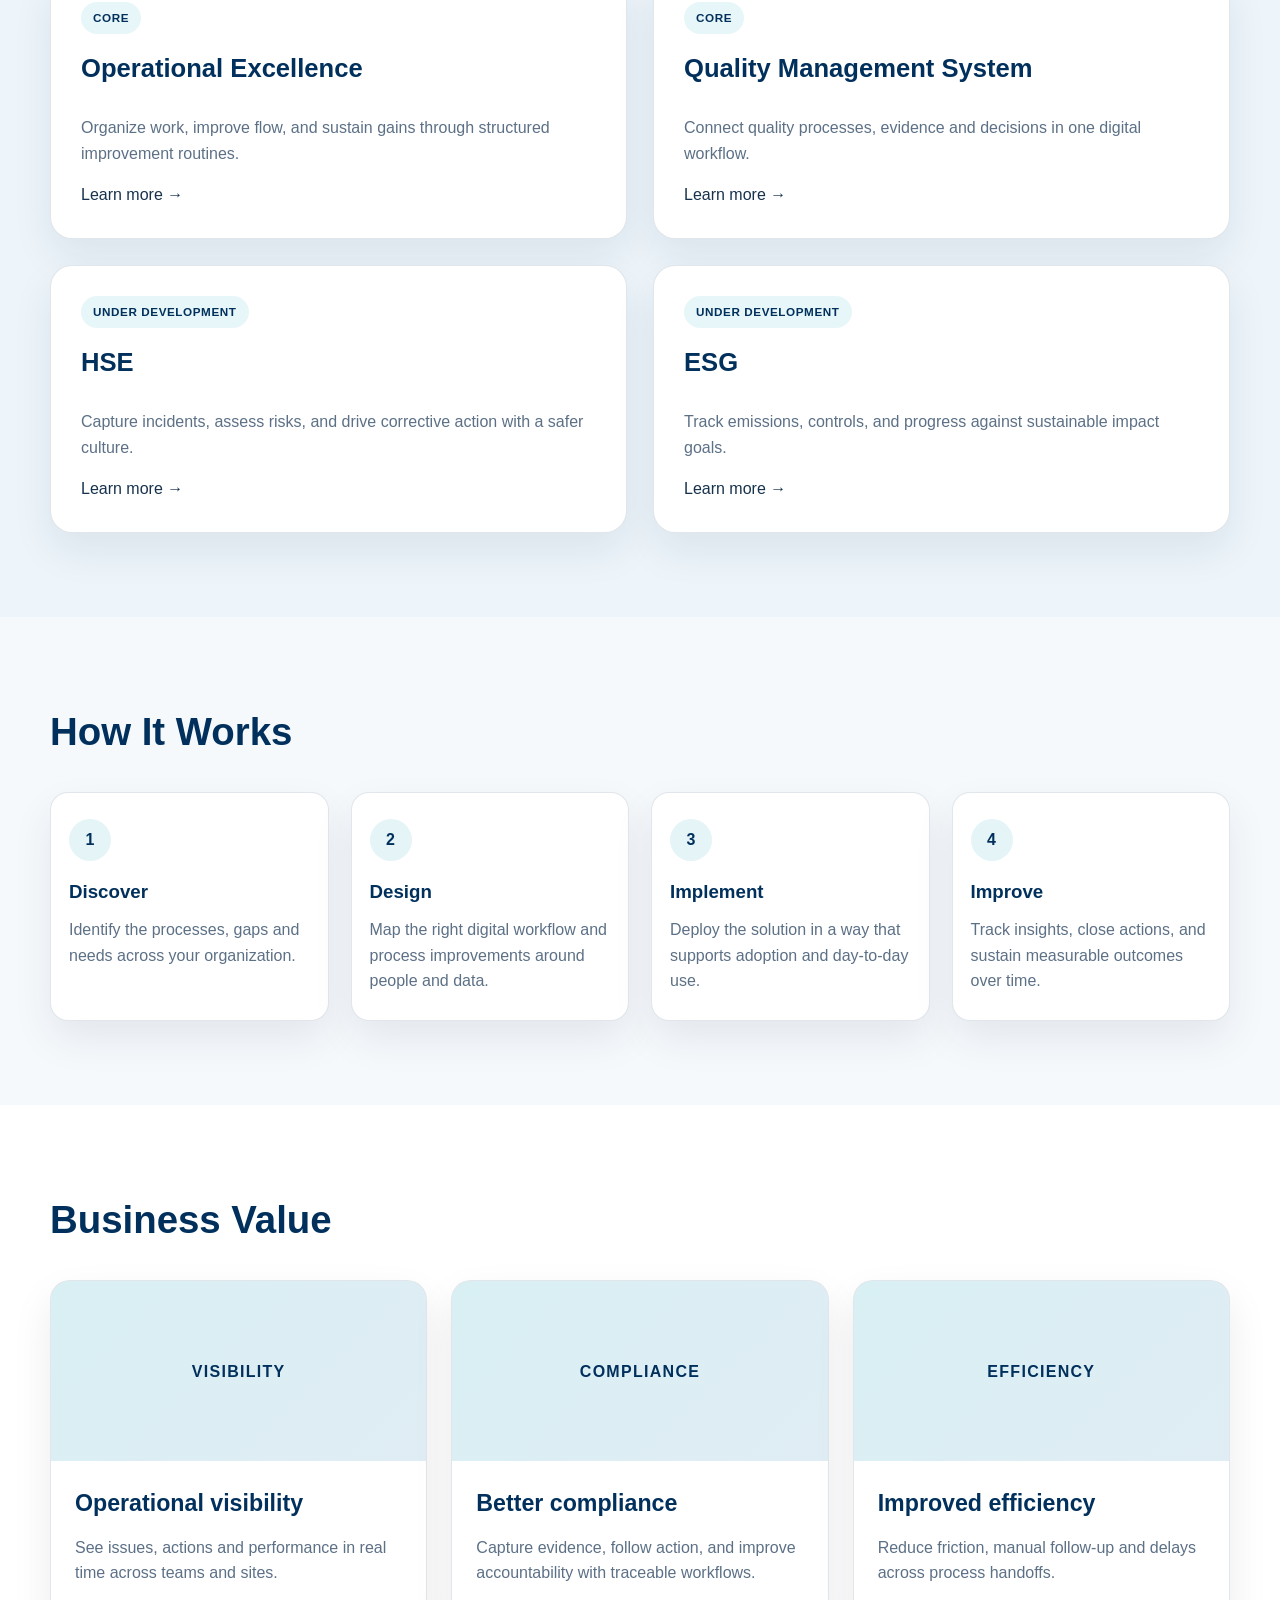
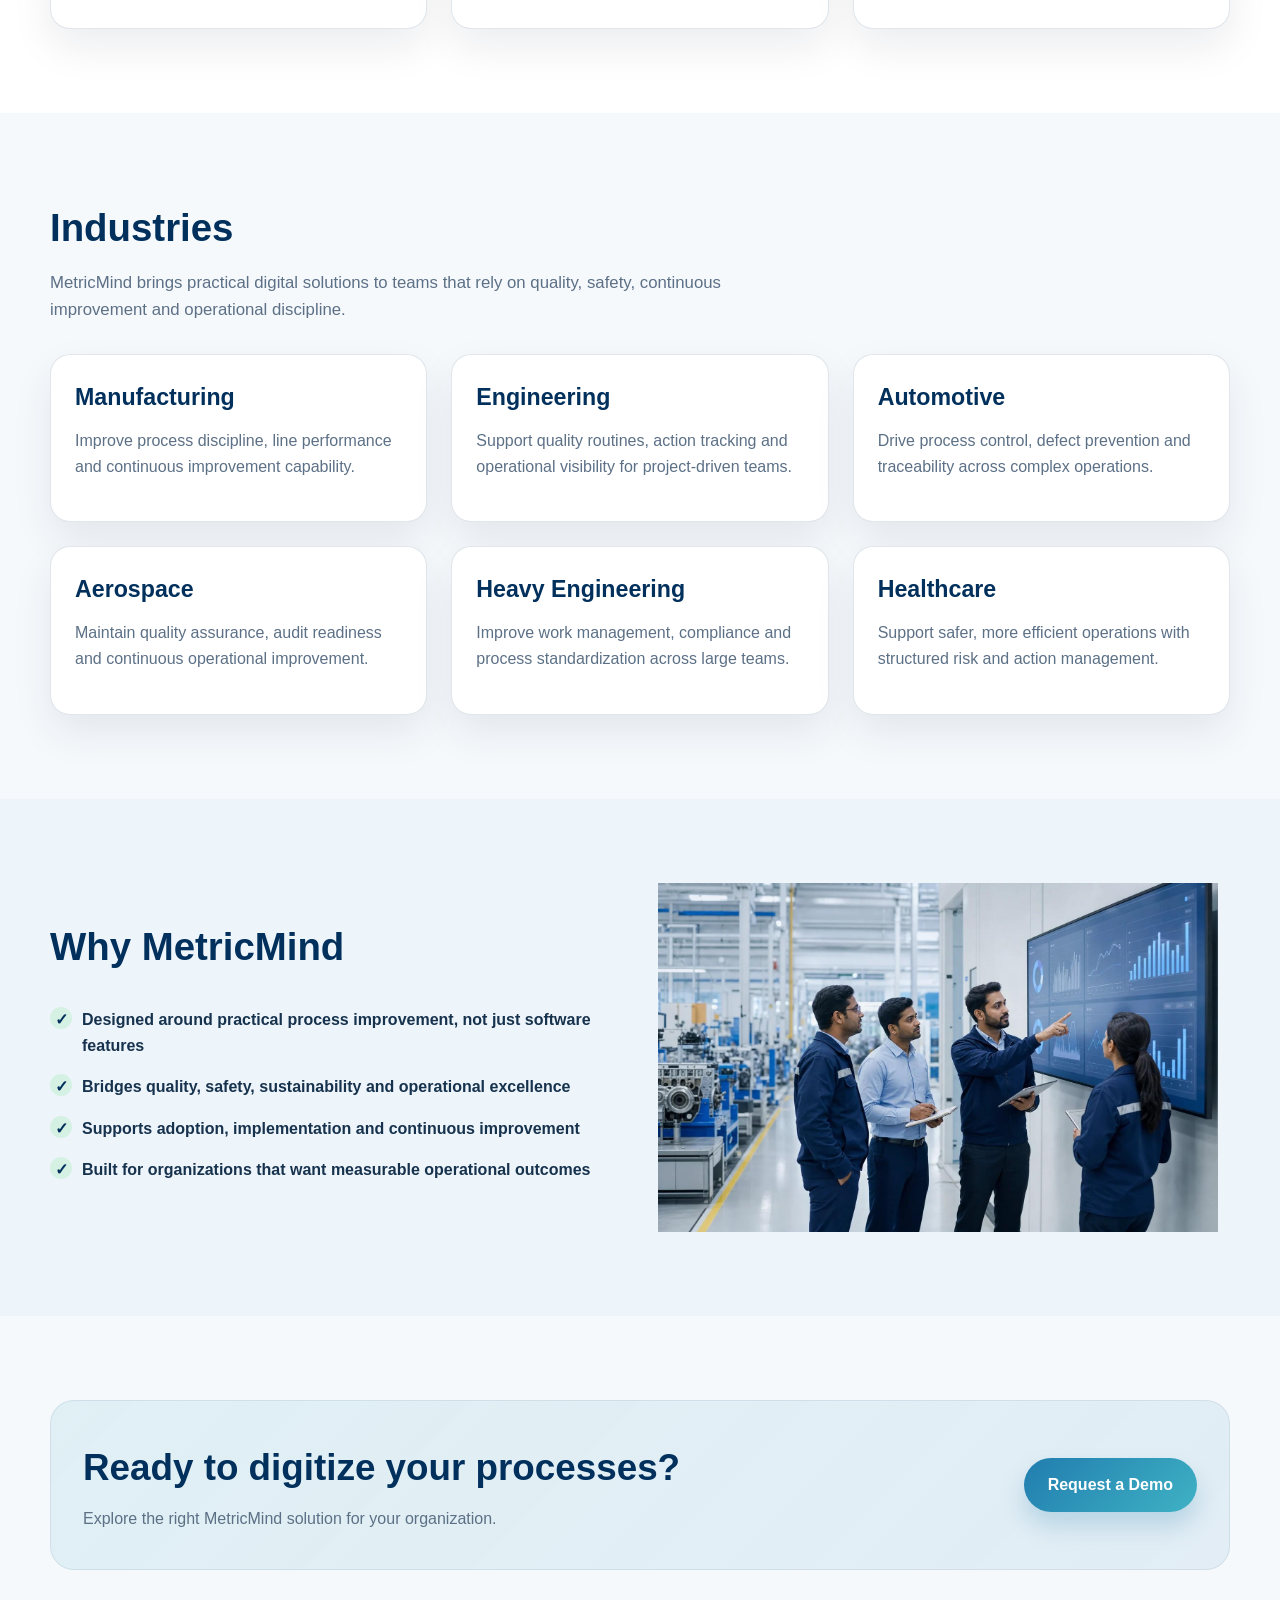
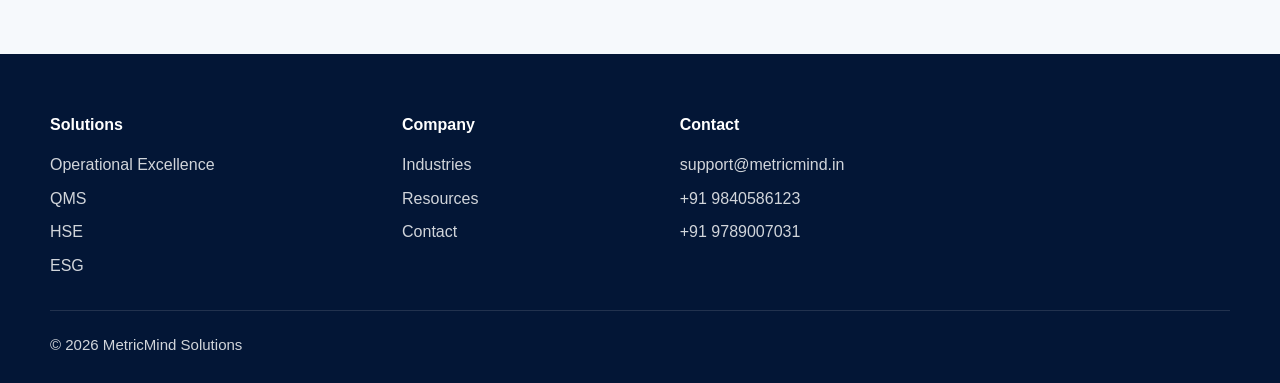
==== commit f27a6c22: "Update website" ====
--- a/index.html
+++ b/index.html
@@ -13,7 +13,6 @@
         <a href="index.html" class="logo-wrap" aria-label="MetricMind Solutions home">
           <img src="logos/long-logo.png" alt="MetricMind Solutions logo" />
         </a>
-
         <nav class="main-nav" aria-label="Main navigation">
           <div class="nav-item"><a href="index.html">Home</a></div>
           <div class="nav-item has-dropdown">
--- a/css/style.css
+++ b/css/style.css
@@ -121,11 +121,16 @@
   border: 1px solid rgba(1,48,92,0.15);
 }
 .btn-download {
-  background: transparent;
+  background: var(--navy);
   color: var(--white);
-  border: 1px solid rgba(255,255,255,0.45);
+  border: 1px solid var(--navy);
   padding: 12px 16px;
   white-space: nowrap;
+  box-shadow: 0 8px 18px rgba(1,48,92,0.18);
+}
+.btn-download:hover {
+  background: var(--blue);
+  border-color: var(--blue);
 }
 .mobile-toggle {
   display: none;
@@ -493,8 +498,7 @@
   .mobile-toggle { display: block; }
   .header-actions { margin-left: auto; }
   .btn-download {
-    color: var(--navy);
-    border-color: rgba(1,48,92,0.2);
+    color: var(--white);
   }
   .page-hero-inner, .two-column, .footer-grid, .card-grid, .steps, .product-grid, .form-grid {
     grid-template-columns: 1fr;
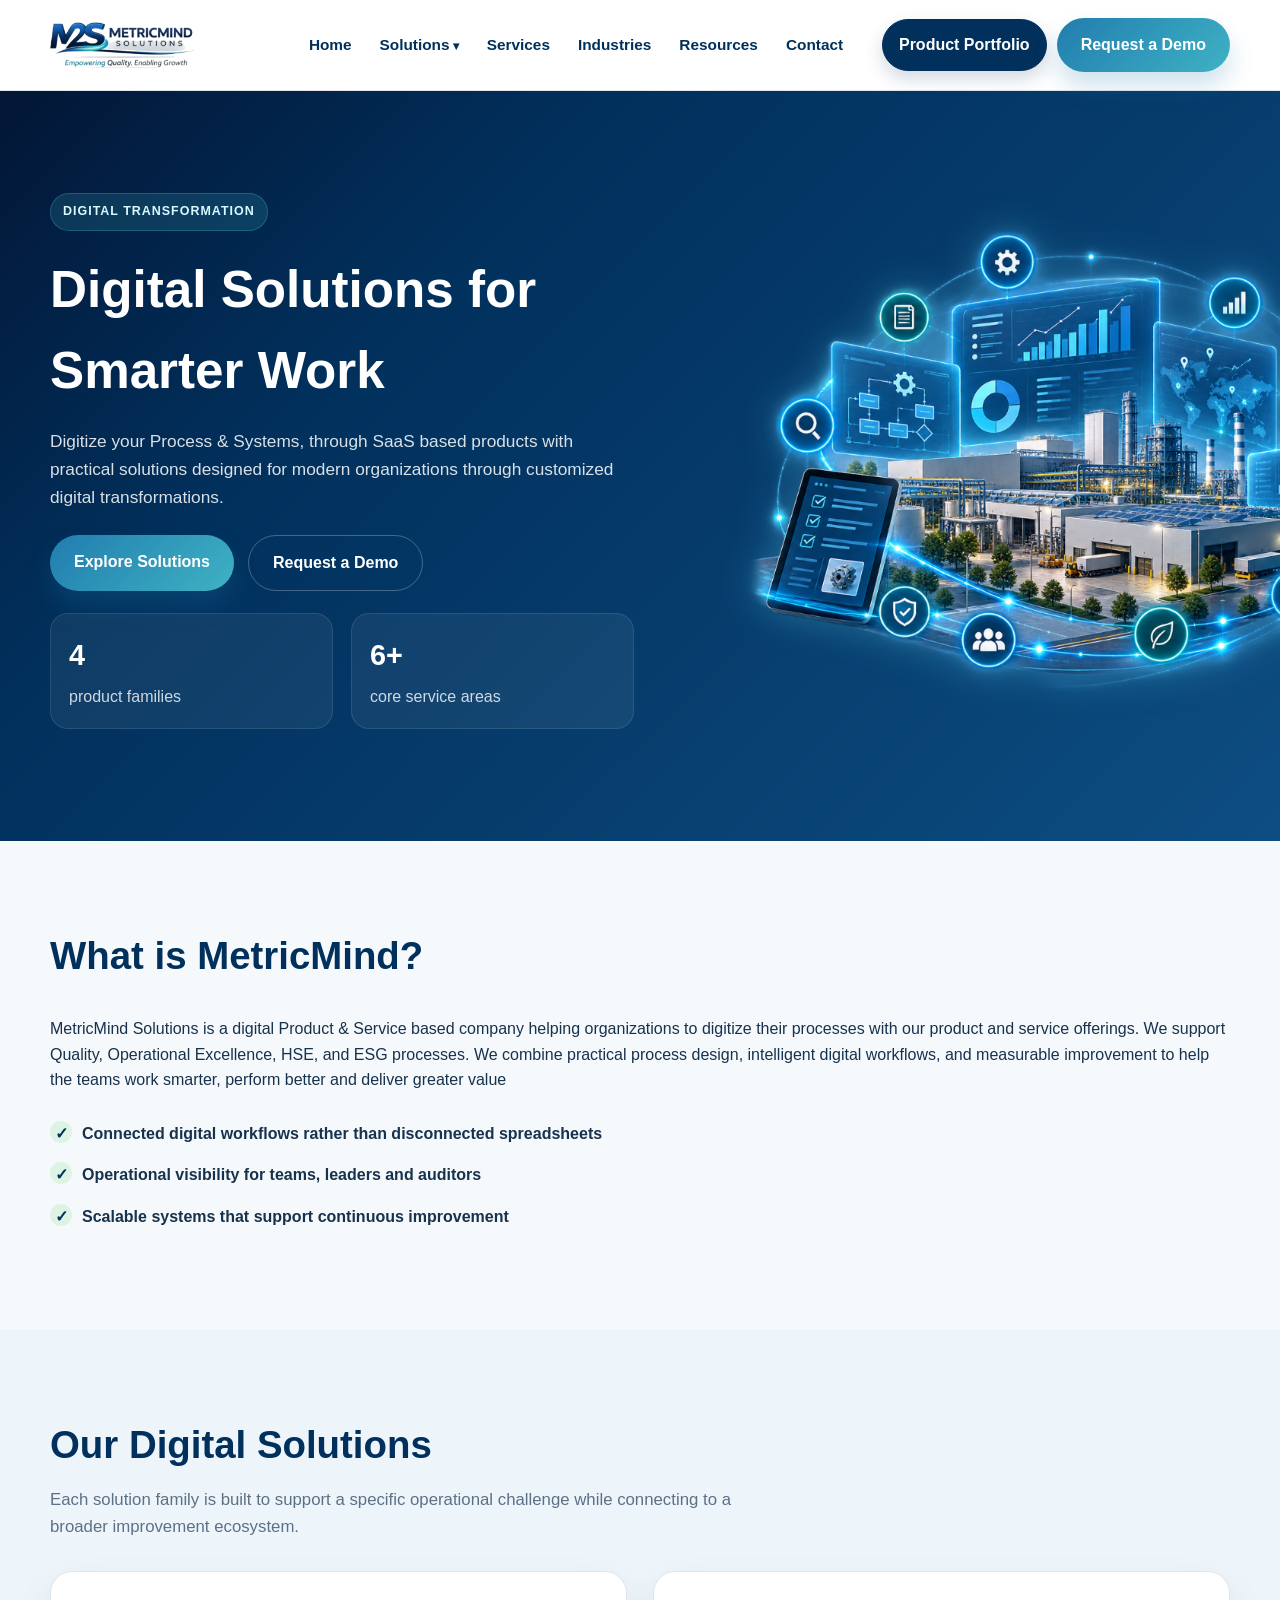
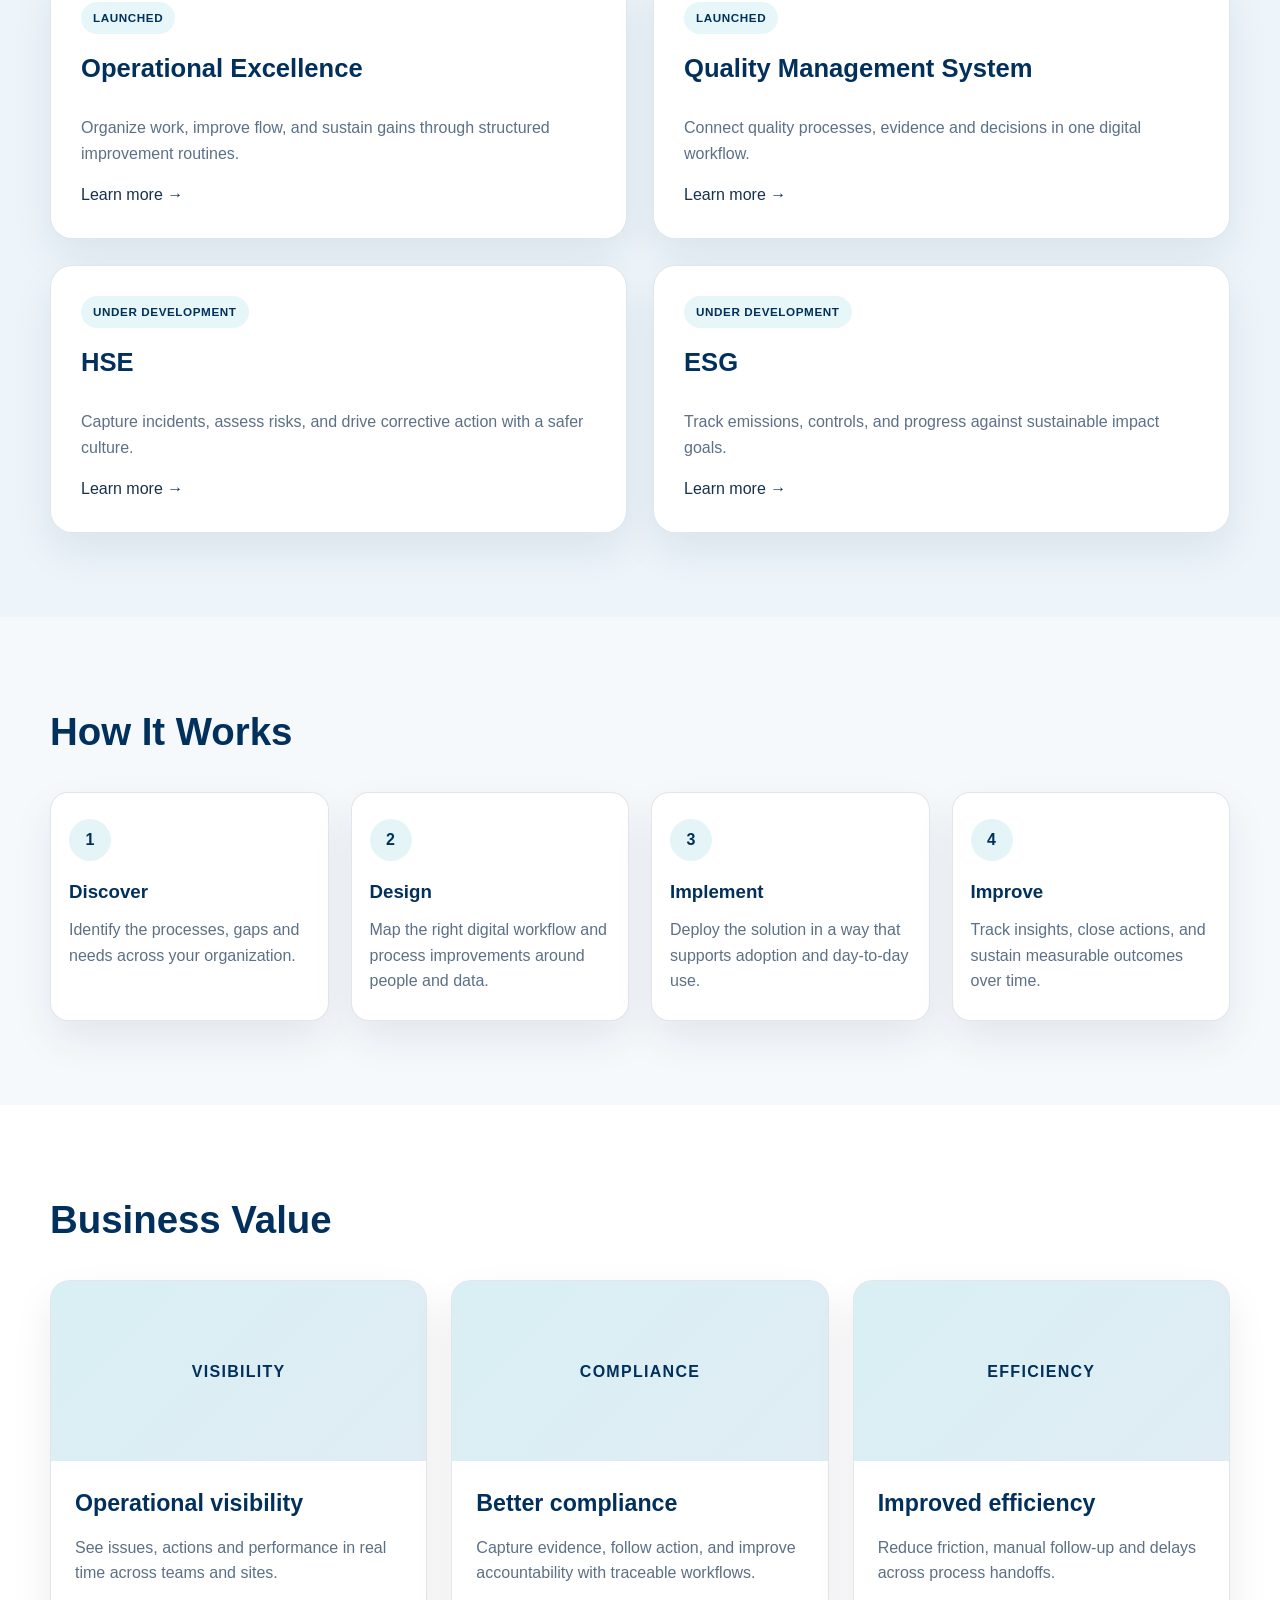
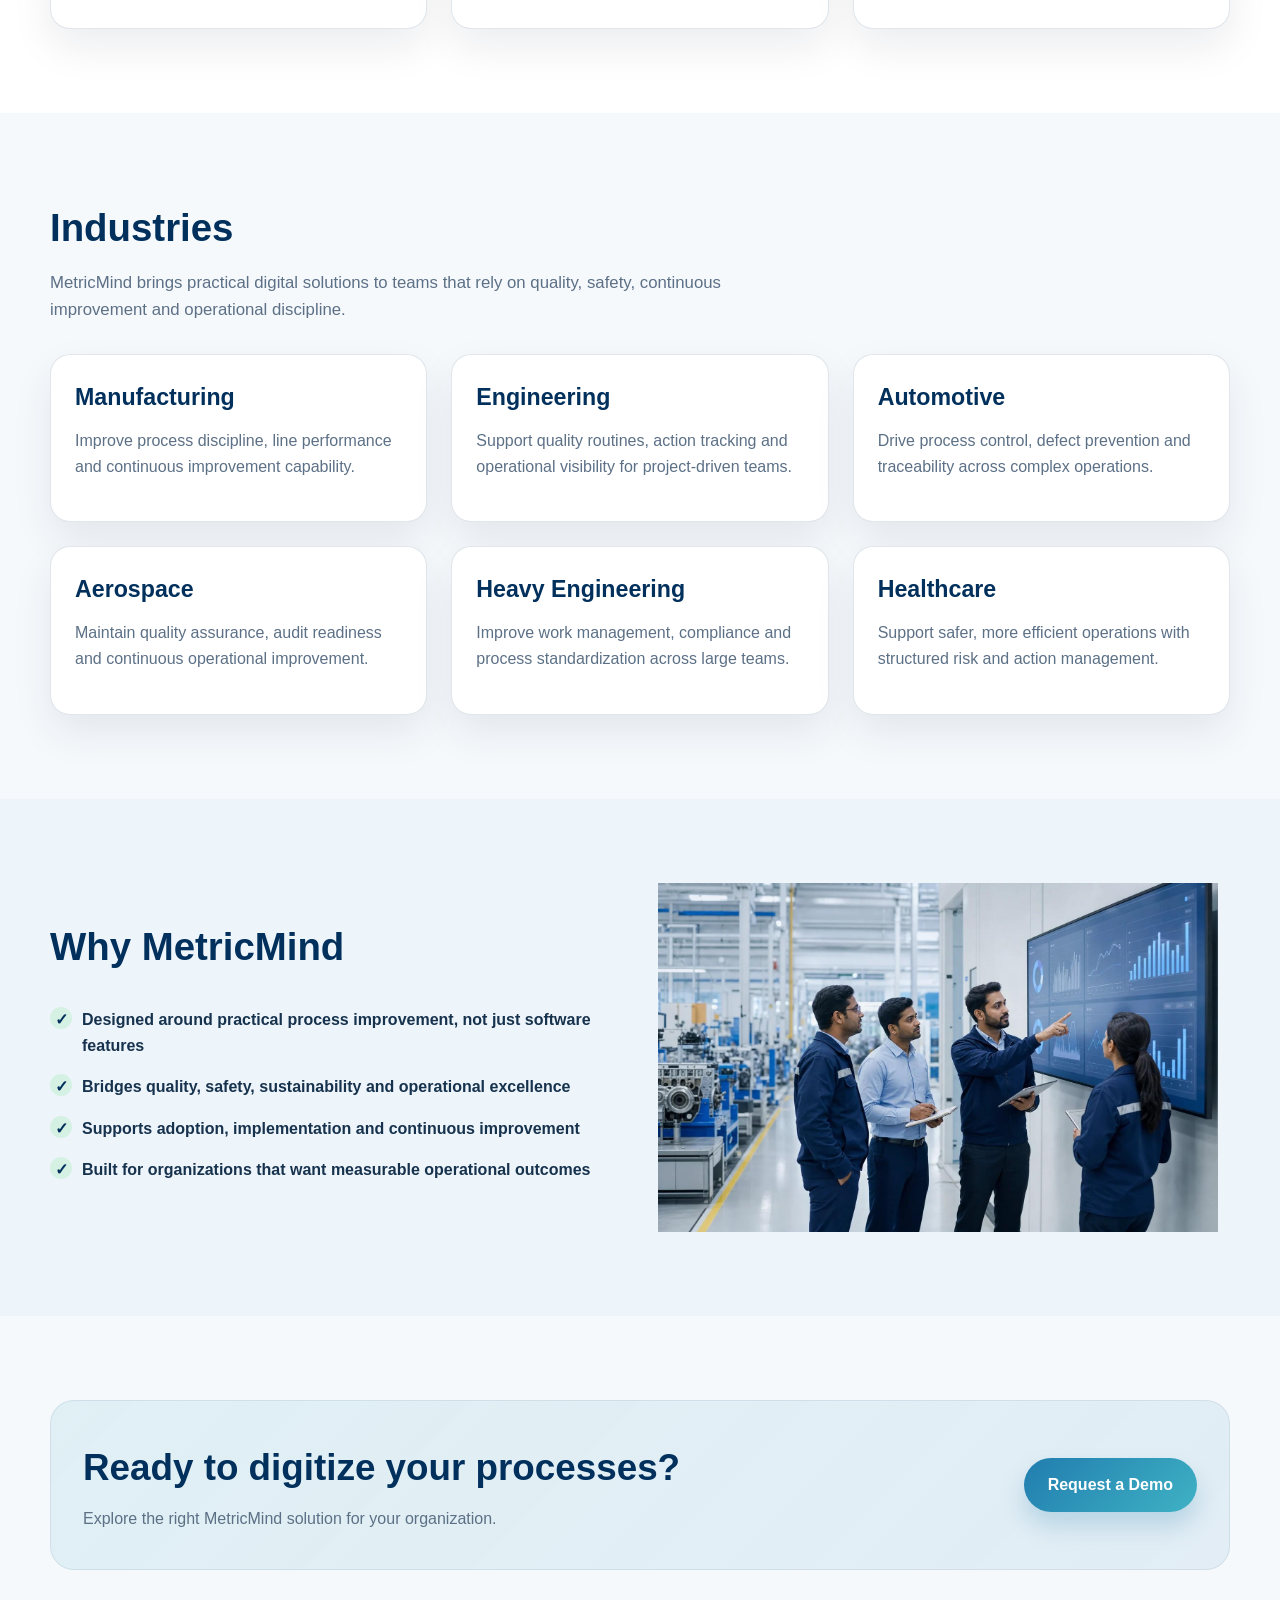
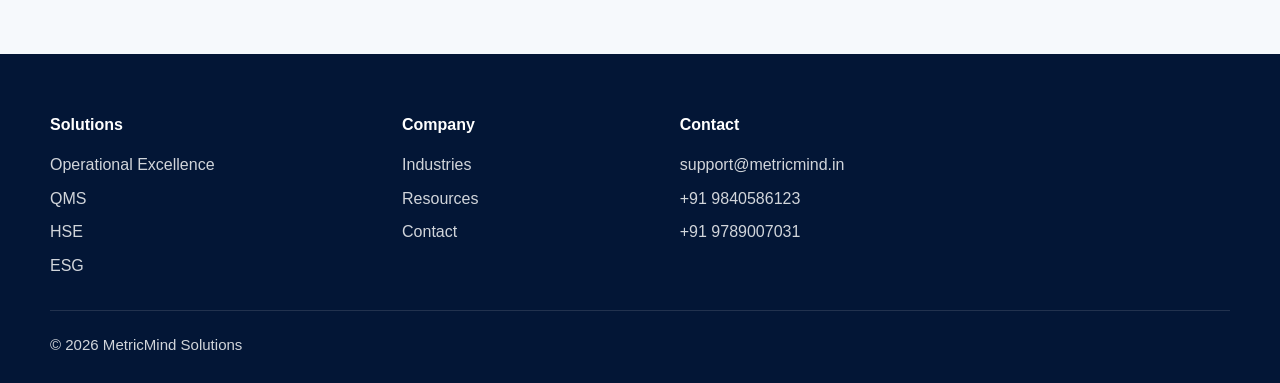
==== commit a3254277: "update website" ====
--- a/index.html
+++ b/index.html
@@ -73,8 +73,7 @@
           </div>
           <div class="single-column">
             <div>
-              <p>MetricMind Solutions is a digital Product & Service based company helping organizations to digitize their processes with our product and service offerings. We support Quality, Operational Excellence, HSE, and ESG processes. We combine practical process design, digital workflows, and measurable improvement to make teams more effective.</p>
-              <ul class="check-list">
+              <p>MetricMind Solutions is a digital Product & Service based company helping organizations to digitize their processes with our product and service offerings. We support Quality, Operational Excellence, HSE, and ESG processes. We combine practical process design, intelligent digital workflows, and measurable improvement to help the teams work smarter, perform better and deliver greater value              <ul class="check-list">
                 <li>Connected digital workflows rather than disconnected spreadsheets</li>
                 <li>Operational visibility for teams, leaders and auditors</li>
                 <li>Scalable systems that support continuous improvement</li>
@@ -93,13 +92,13 @@
 
           <div class="product-grid">
             <article class="product-card">
-              <div class="tag">Core</div>
+              <div class="tag">Launched</div>
               <h3>Operational Excellence</h3>
               <p>Organize work, improve flow, and sustain gains through structured improvement routines.</p>
               <a class="meta" href="solutions/operational-excellence.html">Learn more →</a>
             </article>
             <article class="product-card">
-              <div class="tag">Core</div>
+              <div class="tag">Launched</div>
               <h3>Quality Management System</h3>
               <p>Connect quality processes, evidence and decisions in one digital workflow.</p>
               <a class="meta" href="solutions/qms.html">Learn more →</a>
--- a/css/style.css
+++ b/css/style.css
@@ -374,18 +374,34 @@
 
 .workflow {
   display: flex;
-  flex-wrap: wrap;
-  gap: 12px;
+  flex-wrap: nowrap;
+  align-items: center;
+  gap: 8px;
   margin-top: 24px;
+  overflow-x: auto;
+  padding: 4px 2px 10px;
 }
 .workflow span {
+  display: inline-flex;
+  flex: 0 0 auto;
+  align-items: center;
+  justify-content: center;
   background: var(--navy);
   color: var(--white);
-  padding: 10px 16px;
+  min-height: 46px;
+  padding: 10px 13px;
   border-radius: 999px;
   font-weight: 700;
-}
-.workflow .arrow { background: transparent; color: var(--teal); padding: 0; }
+  white-space: nowrap;
+}
+.workflow .arrow {
+  background: transparent;
+  color: var(--teal);
+  min-height: 0;
+  padding: 0;
+  font-size: 1.15rem;
+  line-height: 1;
+}
 
 .cta-wrap {
   background: linear-gradient(135deg, rgba(63,178,196,0.12), rgba(33,125,175,0.09));
@@ -479,11 +495,12 @@
 .notice.visible { display: block; }
 
 @media (max-width: 980px) {
+  .topbar { position: relative; }
   .main-nav {
     position: absolute;
-    left: 20px;
-    right: 20px;
-    top: 82px;
+    left: 0;
+    right: 0;
+    top: calc(100% + 8px);
     background: rgba(255,255,255,0.98);
     border: 1px solid var(--border);
     border-radius: 18px;
@@ -493,34 +510,69 @@
     flex-direction: column;
     align-items: flex-start;
     gap: 18px;
+    max-height: calc(100vh - 110px);
+    overflow-y: auto;
   }
   .main-nav.open { display: flex; }
   .mobile-toggle { display: block; }
   .header-actions { margin-left: auto; }
-  .btn-download {
-    color: var(--white);
+  .nav-item { width: 100%; }
+  .nav-item > a { display: block; }
+  .main-nav > .btn-download {
+    align-self: stretch;
+    margin-top: 4px;
+    text-align: center;
   }
+  .dropdown-menu {
+    position: static;
+    display: none;
+    min-width: 0;
+    margin-top: 8px;
+    padding: 4px 0;
+    opacity: 1;
+    visibility: visible;
+    transform: none;
+    box-shadow: none;
+  }
+  .dropdown-menu.open { display: block; }
   .page-hero-inner, .two-column, .footer-grid, .card-grid, .steps, .product-grid, .form-grid {
-    grid-template-columns: 1fr;
+    grid-template-columns: minmax(0, 1fr);
   }
+  .home-hero .page-hero-inner { grid-template-columns: minmax(0, 1fr); }
+  .hero-visual { min-height: 280px; margin-left: 0; }
+  .why-metricmind-visual { width: 100%; }
   .home-hero .hero-visual {
-    min-height: 320px;
+    min-height: 280px;
     margin-left: 0;
   }
   .home-hero .hero-visual img {
     width: 100%;
     max-width: 700px;
   }
+  .module-list { grid-template-columns: repeat(2, minmax(0, 1fr)); }
   .cta-wrap { flex-direction: column; align-items: flex-start; }
 }
 
 @media (max-width: 640px) {
-  .topbar { gap: 10px; }
+  .topbar { gap: 8px; padding: 12px 0; }
   .logo-wrap { min-width: 0; }
-  .logo-wrap img { max-width: 120px; }
-  .header-actions { gap: 6px; }
-  .header-actions .btn { padding: 9px 10px; font-size: 0.78rem; }
-  .mobile-toggle { padding: 6px; }
+  .logo-wrap img { max-width: 150px; max-height: 40px; }
+  .header-actions { gap: 4px; flex-shrink: 0; }
+  .header-actions .btn { padding: 9px 10px; font-size: 0.76rem; white-space: nowrap; }
+  .mobile-toggle { padding: 5px 6px; }
+  .main-nav { padding: 16px; }
+  .page-hero { padding: 46px 0 52px; }
+  .page-hero h1 { font-size: clamp(2.1rem, 9vw, 3rem); }
+  .page-hero p { font-size: 1rem; }
+  .hero-visual, .home-hero .hero-visual { min-height: 200px; }
+  section { padding: 56px 0; }
+  .hero-metrics { gap: 10px; }
+  .metric-box { padding: 14px; }
+  .module-list { grid-template-columns: 1fr; }
+  .product-card, .form-card { padding: 22px; }
+  .footer-grid { gap: 24px; }
+  .footer-grid li { overflow-wrap: anywhere; }
+  .cta-wrap { padding: 28px 22px; }
   .section-header h2 { font-size: 2rem; }
 }
 .why-metricmind-visual {
